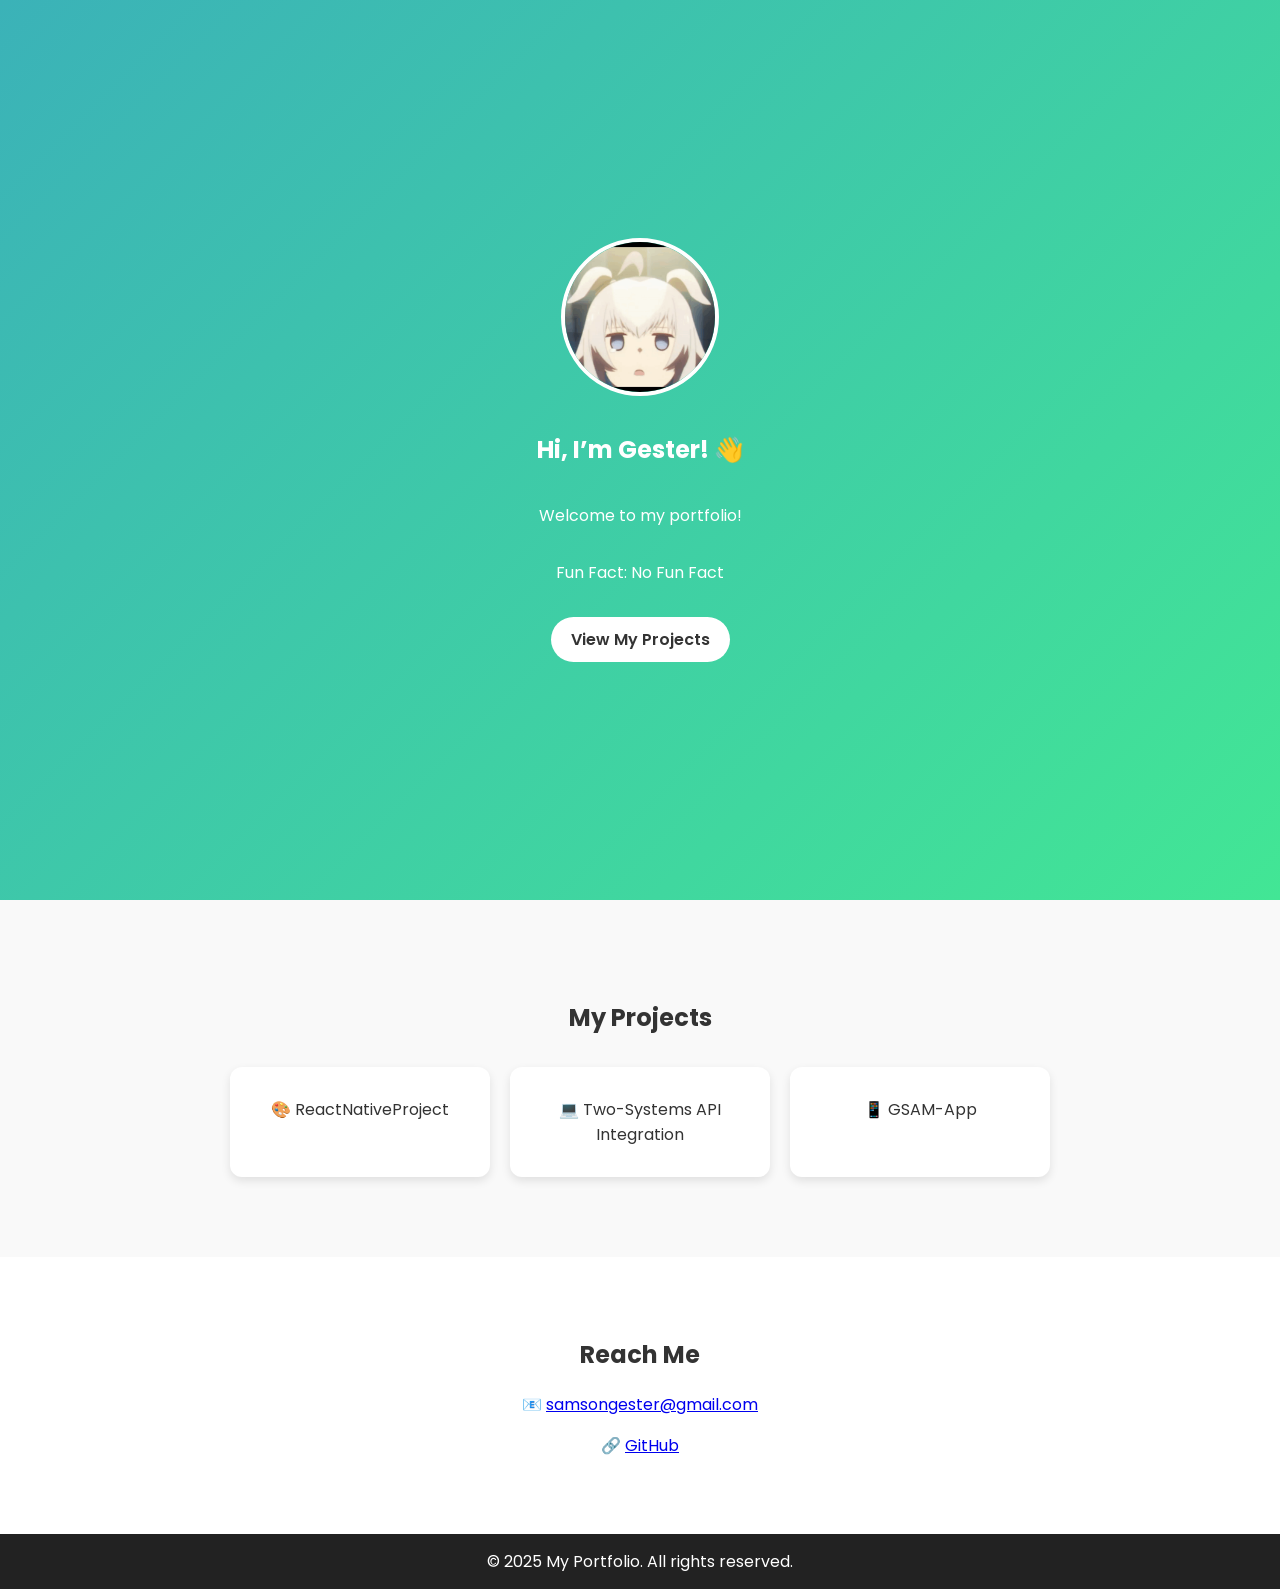
==== index.html @ ed2fd186 "fixed FINAL" ====
<!DOCTYPE html>
<html lang="en">
<head>
  <meta charset="UTF-8">
  <meta name="viewport" content="width=device-width, initial-scale=1.0">
  <title>My Portfolio</title>
  <link rel="stylesheet" href="style.css">
  <link rel="preconnect" href="https://fonts.googleapis.com">
  <link href="https://fonts.googleapis.com/css2?family=Poppins:wght@400;600&display=swap" rel="stylesheet">
</head>
<body>

  <!-- Hero Section -->
  <section class="hero">
    <img src="images/profile.png" alt="Profile Picture" class="profile-pic">
    <h1>Hi, I’m Gester! 👋</h1>
    <p class="tagline">Welcome to my portfolio!</p>
    <p>Fun Fact: No Fun Fact</p>
    <a href="#projects" class="btn">View My Projects</a>
  </section>

<script>
document.querySelector('.btn').addEventListener('click', function(e) {
  e.preventDefault();
  document.querySelector('#projects').scrollIntoView({
    behavior: 'smooth',
    block: 'start'
  });
});
</script>


<section id="projects" class="projects">
  <h2>My Projects</h2>
  <div class="project-grid">

    <a href="https://github.com/soggybobby/ReactNativeProject.git" target="_blank" class="card">
      🎨 ReactNativeProject
    </a>

    <a href="https://github.com/soggybobby/Two-Systems-API-Integration.git" target="_blank" class="card">
      💻 Two-Systems API Integration
    </a>

    <a href="https://github.com/soggybobby/GSAM-App.git" target="_blank" class="card">
      📱 GSAM-App
    </a>

  </div>
</section>


  <!-- Contact Section -->
  <section id="contact" class="contact">
    <h2>Reach Me</h2>
    <p>📧 <a href="mailto:your.email@example.com">samsongester@gmail.com</a></p>
    <p>🔗 <a href="https://github.com/soggybobby">GitHub</a>
  </section>

  <!-- Footer -->
  <footer>
    © 2025 My Portfolio. All rights reserved.
  </footer>

</body>
</html>
---- style.css ----
body {
  margin: 0;
  font-family: 'Poppins', sans-serif;
  color: #333;
  scroll-behavior: smooth; /* fallback smooth scroll */
}

/* Hero Section */
.hero {
  min-height: 100vh;
  display: flex;
  flex-direction: column;
  justify-content: center;
  align-items: center;
  text-align: center;
  color: white;

  /* animated gradient background */
  background: linear-gradient(-45deg, #ff6ec4, #7873f5, #42e695, #3bb2b8);
  background-size: 300% 300%;
  animation: gradientMove 12s ease infinite;
}

@keyframes gradientMove {
  0% { background-position: 0% 50%; }
  50% { background-position: 100% 50%; }
  100% { background-position: 0% 50%; }
}

.profile-pic {
  width: 150px;
  height: 150px;
  border-radius: 50%;
  border: 4px solid white;
  object-fit: cover;
  margin-bottom: 1rem;
}

.btn {
  background: white;
  color: #333;
  padding: 10px 20px;
  text-decoration: none;
  border-radius: 25px;
  margin-top: 1rem;
  font-weight: 600;
  transition: all 0.3s ease;
}

.btn:hover {
  background: #333;
  color: white;
}

/* Projects */
.projects {
  padding: 80px 20px;
  background: #f9f9f9;
  text-align: center;
}

.project-grid {
  display: flex;
  justify-content: center;
  gap: 20px;
  flex-wrap: wrap;
  margin-top: 2rem;
}

.card {
  background: white;
  padding: 30px;
  border-radius: 12px;
  box-shadow: 0 4px 10px rgba(0,0,0,0.1);
  transition: transform 0.3s ease, box-shadow 0.3s ease;
  text-decoration: none;
  color: inherit;
  display: block;
  width: 200px;
}

.card:hover {
  transform: translateY(-8px);
  box-shadow: 0 6px 15px rgba(0,0,0,0.2);
}

/* Contact */
.contact {
  padding: 60px 20px;
  text-align: center;
}

/* Footer */
footer {
  background: #222;
  color: white;
  text-align: center;
  padding: 15px;
}
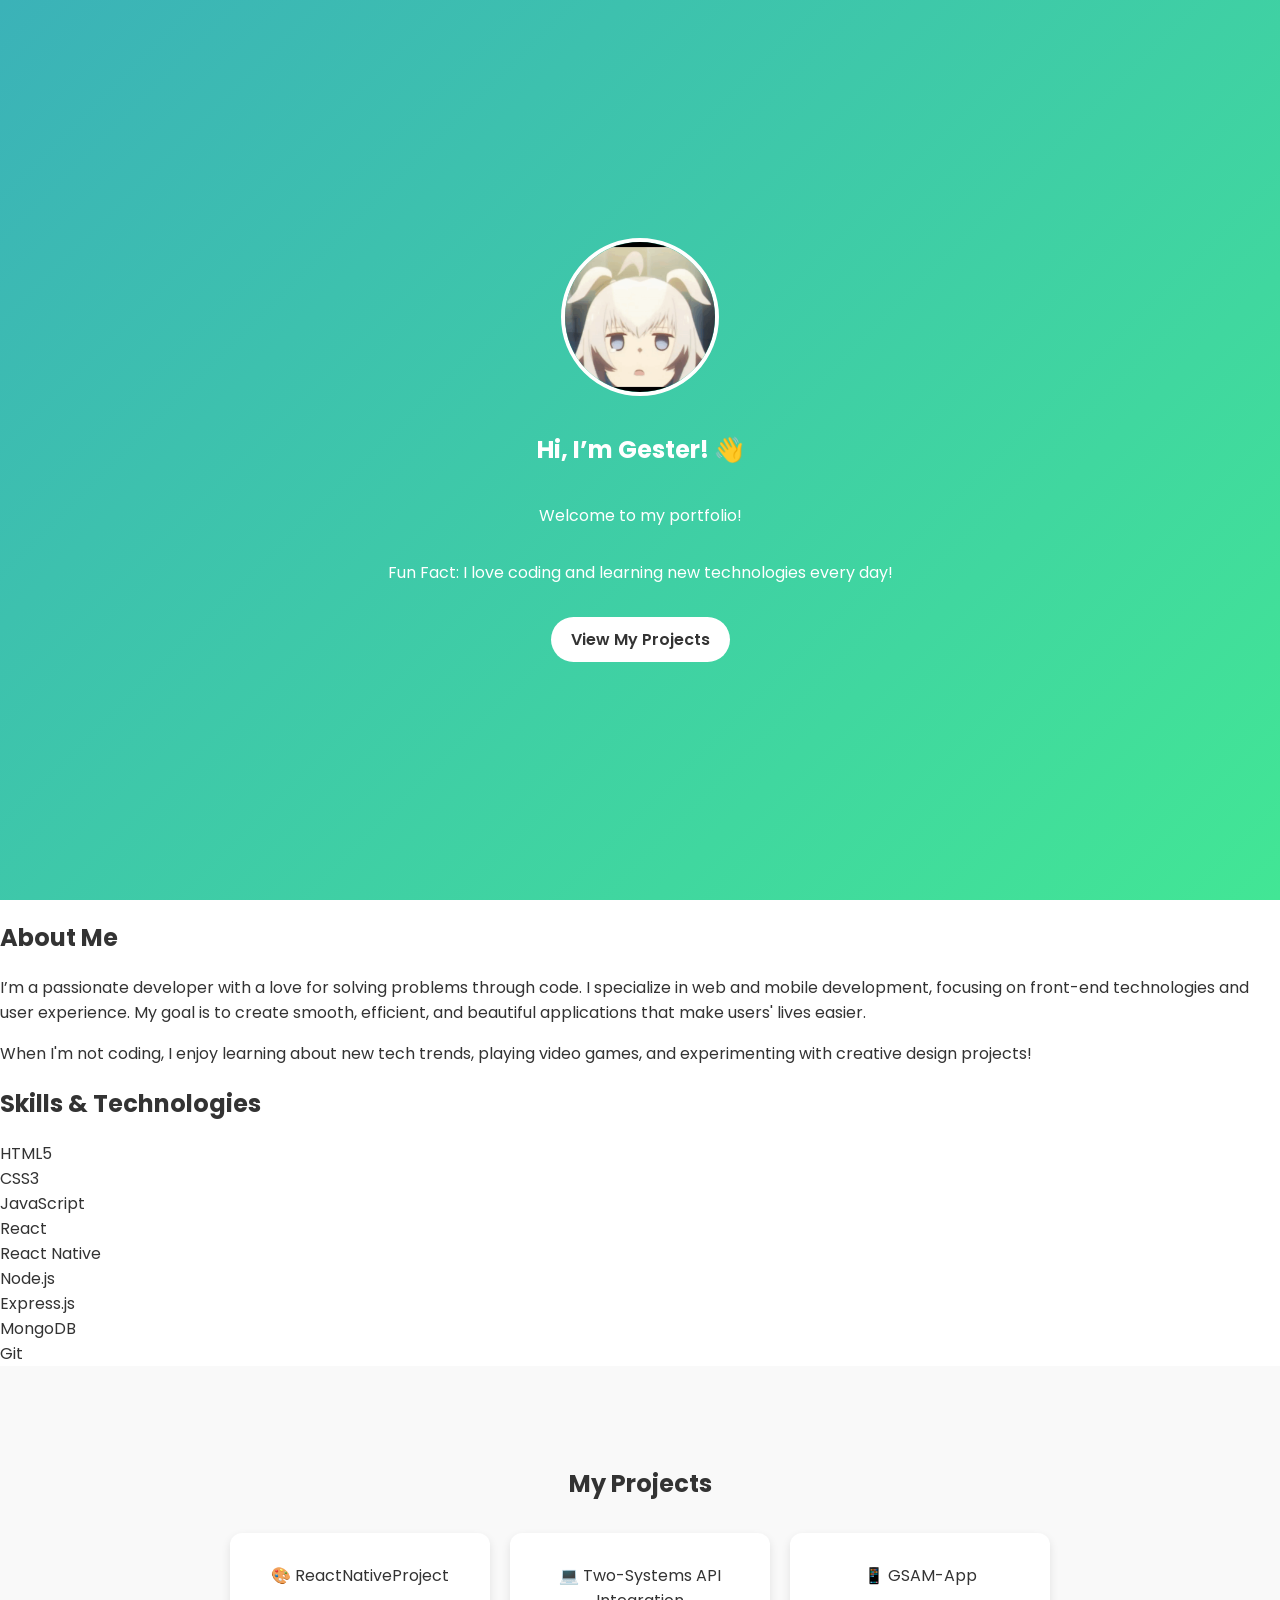
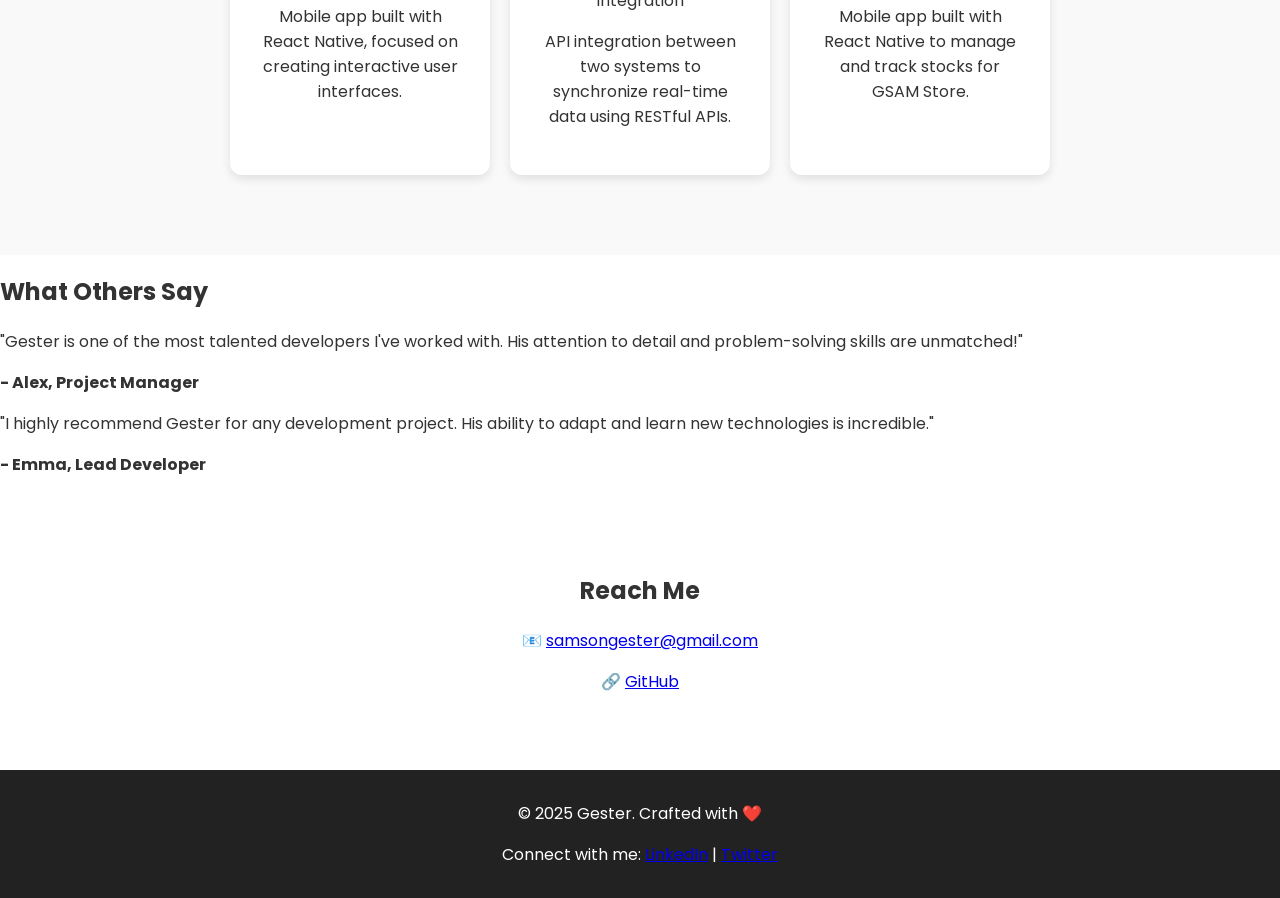
==== commit 1db4ca96: "Update index.html" ====
--- a/index.html
+++ b/index.html
@@ -12,54 +12,91 @@
 
   <!-- Hero Section -->
   <section class="hero">
-    <img src="images/profile.png" alt="Profile Picture" class="profile-pic">
+    <img src="images/profile.png" alt="Profile Picture of Gester" class="profile-pic">
     <h1>Hi, I’m Gester! 👋</h1>
     <p class="tagline">Welcome to my portfolio!</p>
-    <p>Fun Fact: No Fun Fact</p>
+    <p>Fun Fact: I love coding and learning new technologies every day!</p>
     <a href="#projects" class="btn">View My Projects</a>
   </section>
 
-<script>
-document.querySelector('.btn').addEventListener('click', function(e) {
-  e.preventDefault();
-  document.querySelector('#projects').scrollIntoView({
-    behavior: 'smooth',
-    block: 'start'
-  });
-});
-</script>
+  <script>
+    document.querySelector('.btn').addEventListener('click', function(e) {
+      e.preventDefault();
+      document.querySelector('#projects').scrollIntoView({
+        behavior: 'smooth',
+        block: 'start'
+      });
+    });
+  </script>
 
+  <!-- About Me Section -->
+  <section id="about" class="about">
+    <h2>About Me</h2>
+    <p>I’m a passionate developer with a love for solving problems through code. I specialize in web and mobile development, focusing on front-end technologies and user experience. My goal is to create smooth, efficient, and beautiful applications that make users' lives easier.</p>
+    <p>When I'm not coding, I enjoy learning about new tech trends, playing video games, and experimenting with creative design projects!</p>
+  </section>
 
-<section id="projects" class="projects">
-  <h2>My Projects</h2>
-  <div class="project-grid">
+  <!-- Skills Section -->
+  <section id="skills" class="skills">
+    <h2>Skills & Technologies</h2>
+    <div class="skills-list">
+      <div class="skill">HTML5</div>
+      <div class="skill">CSS3</div>
+      <div class="skill">JavaScript</div>
+      <div class="skill">React</div>
+      <div class="skill">React Native</div>
+      <div class="skill">Node.js</div>
+      <div class="skill">Express.js</div>
+      <div class="skill">MongoDB</div>
+      <div class="skill">Git</div>
+    </div>
+  </section>
 
-    <a href="https://github.com/soggybobby/ReactNativeProject.git" target="_blank" class="card">
-      🎨 ReactNativeProject
-    </a>
+  <!-- Projects Section -->
+  <section id="projects" class="projects">
+    <h2>My Projects</h2>
+    <div class="project-grid">
+      <a href="https://github.com/soggybobby/ReactNativeProject.git" target="_blank" class="card">
+        🎨 ReactNativeProject
+        <p>Mobile app built with React Native, focused on creating interactive user interfaces.</p>
+      </a>
 
-    <a href="https://github.com/soggybobby/Two-Systems-API-Integration.git" target="_blank" class="card">
-      💻 Two-Systems API Integration
-    </a>
+      <a href="https://github.com/soggybobby/Two-Systems-API-Integration.git" target="_blank" class="card">
+        💻 Two-Systems API Integration
+        <p>API integration between two systems to synchronize real-time data using RESTful APIs.</p>
+      </a>
 
-    <a href="https://github.com/soggybobby/GSAM-App.git" target="_blank" class="card">
-      📱 GSAM-App
-    </a>
+      <a href="https://github.com/soggybobby/GSAM-App.git" target="_blank" class="card">
+        📱 GSAM-App
+        <p>Mobile app built with React Native to manage and track stocks for GSAM Store.</p>
+      </a>
+    </div>
+  </section>
 
-  </div>
-</section>
-
+  <!-- Testimonials Section -->
+  <section id="testimonials" class="testimonials">
+    <h2>What Others Say</h2>
+    <div class="testimonial-card">
+      <p>"Gester is one of the most talented developers I've worked with. His attention to detail and problem-solving skills are unmatched!"</p>
+      <p><strong>- Alex, Project Manager</strong></p>
+    </div>
+    <div class="testimonial-card">
+      <p>"I highly recommend Gester for any development project. His ability to adapt and learn new technologies is incredible."</p>
+      <p><strong>- Emma, Lead Developer</strong></p>
+    </div>
+  </section>
 
   <!-- Contact Section -->
   <section id="contact" class="contact">
     <h2>Reach Me</h2>
-    <p>📧 <a href="mailto:your.email@example.com">samsongester@gmail.com</a></p>
-    <p>🔗 <a href="https://github.com/soggybobby">GitHub</a>
+    <p>📧 <a href="mailto:samsongester@gmail.com">samsongester@gmail.com</a></p>
+    <p>🔗 <a href="https://github.com/soggybobby">GitHub</a></p>
   </section>
 
   <!-- Footer -->
   <footer>
-    © 2025 My Portfolio. All rights reserved.
+    <p>© 2025 Gester. Crafted with ❤️</p>
+    <p>Connect with me: <a href="https://www.linkedin.com/in/gester" target="_blank">LinkedIn</a> | <a href="https://twitter.com/gester" target="_blank">Twitter</a></p>
   </footer>
 
 </body>
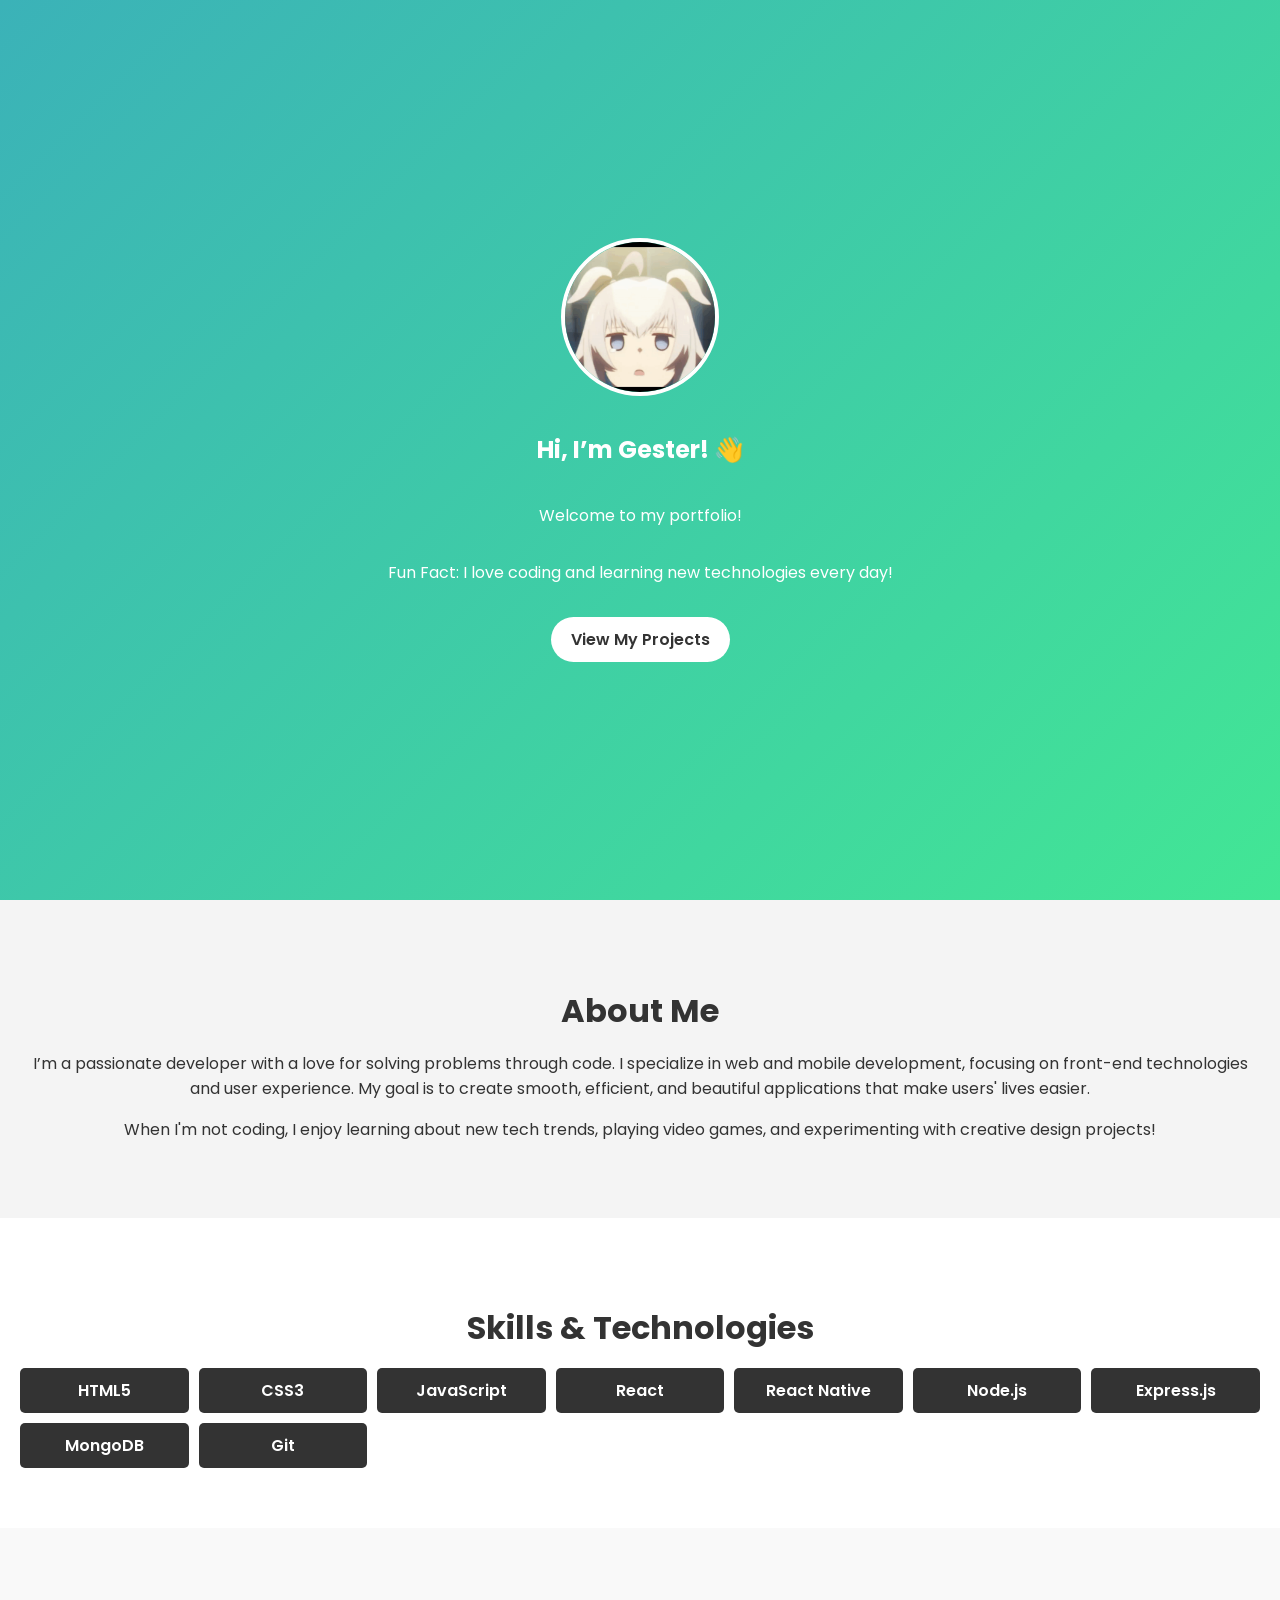
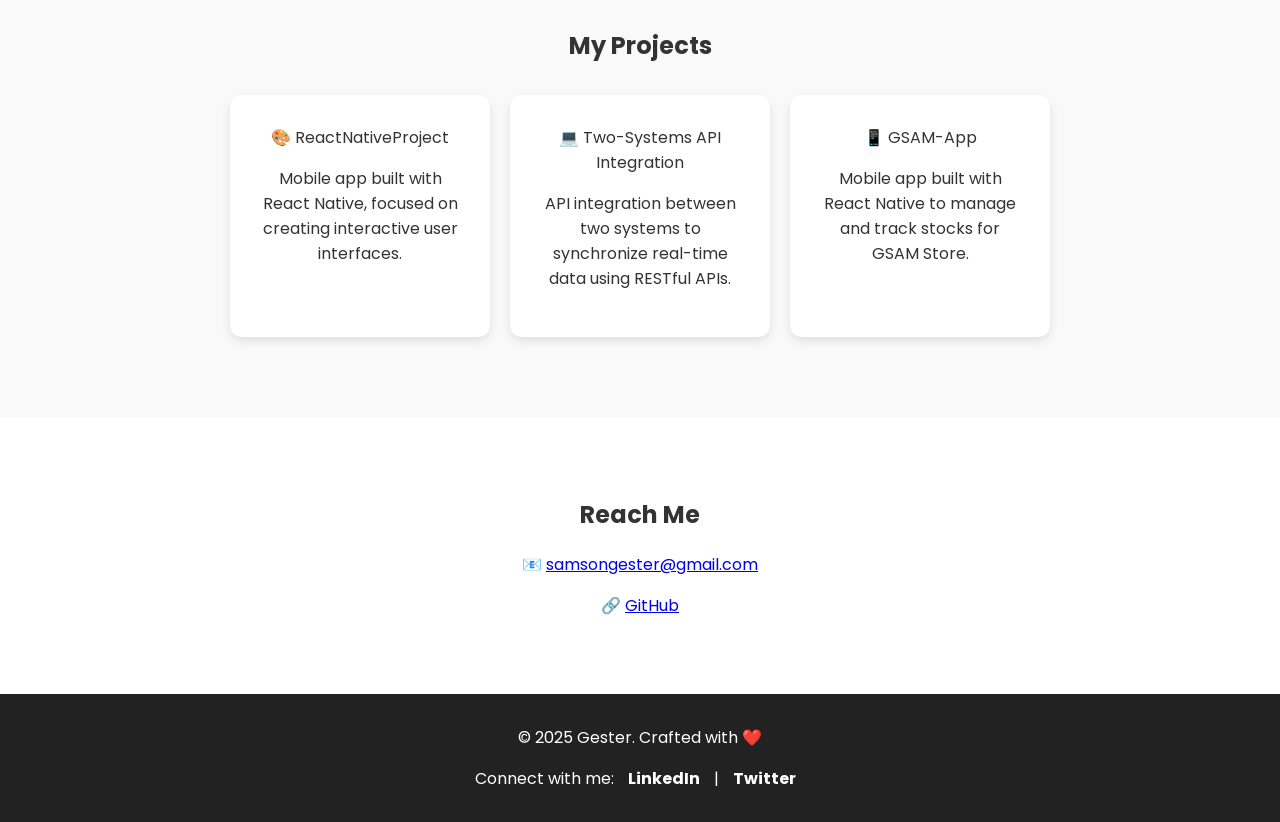
==== commit 996ca630: "Update index.html" ====
--- a/index.html
+++ b/index.html
@@ -73,19 +73,6 @@
     </div>
   </section>
 
-  <!-- Testimonials Section -->
-  <section id="testimonials" class="testimonials">
-    <h2>What Others Say</h2>
-    <div class="testimonial-card">
-      <p>"Gester is one of the most talented developers I've worked with. His attention to detail and problem-solving skills are unmatched!"</p>
-      <p><strong>- Alex, Project Manager</strong></p>
-    </div>
-    <div class="testimonial-card">
-      <p>"I highly recommend Gester for any development project. His ability to adapt and learn new technologies is incredible."</p>
-      <p><strong>- Emma, Lead Developer</strong></p>
-    </div>
-  </section>
-
   <!-- Contact Section -->
   <section id="contact" class="contact">
     <h2>Reach Me</h2>
--- a/style.css
+++ b/style.css
@@ -52,7 +52,46 @@
   color: white;
 }
 
-/* Projects */
+/* About Me Section */
+.about {
+  padding: 60px 20px;
+  text-align: center;
+  background: #f4f4f4;
+}
+
+.about h2 {
+  font-size: 2rem;
+  margin-bottom: 1rem;
+}
+
+/* Skills Section */
+.skills {
+  padding: 60px 20px;
+  background: #ffffff;
+  text-align: center;
+}
+
+.skills h2 {
+  font-size: 2rem;
+  margin-bottom: 1rem;
+}
+
+.skills-list {
+  display: grid;
+  grid-template-columns: repeat(auto-fill, minmax(150px, 1fr));
+  gap: 10px;
+}
+
+.skill {
+  background: #333;
+  color: white;
+  padding: 10px;
+  border-radius: 5px;
+  font-weight: 600;
+  text-align: center;
+}
+
+/* Projects Section */
 .projects {
   padding: 80px 20px;
   background: #f9f9f9;
@@ -84,7 +123,36 @@
   box-shadow: 0 6px 15px rgba(0,0,0,0.2);
 }
 
-/* Contact */
+/* Testimonials Section */
+.testimonials {
+  padding: 60px 20px;
+  background: #f9f9f9;
+  text-align: center;
+}
+
+.testimonial-card {
+  background: #fff;
+  padding: 20px;
+  border-radius: 8px;
+  box-shadow: 0 4px 10px rgba(0, 0, 0, 0.1);
+  margin: 10px;
+  display: inline-block;
+  width: 100%;
+  max-width: 400px;
+}
+
+.testimonial-card p {
+  font-style: italic;
+  color: #555;
+}
+
+.testimonial-card strong {
+  display: block;
+  margin-top: 10px;
+  font-weight: bold;
+}
+
+/* Contact Section */
 .contact {
   padding: 60px 20px;
   text-align: center;
@@ -97,3 +165,14 @@
   text-align: center;
   padding: 15px;
 }
+
+footer a {
+  color: #fff;
+  text-decoration: none;
+  font-weight: bold;
+  margin: 0 10px;
+}
+
+footer a:hover {
+  text-decoration: underline;
+}
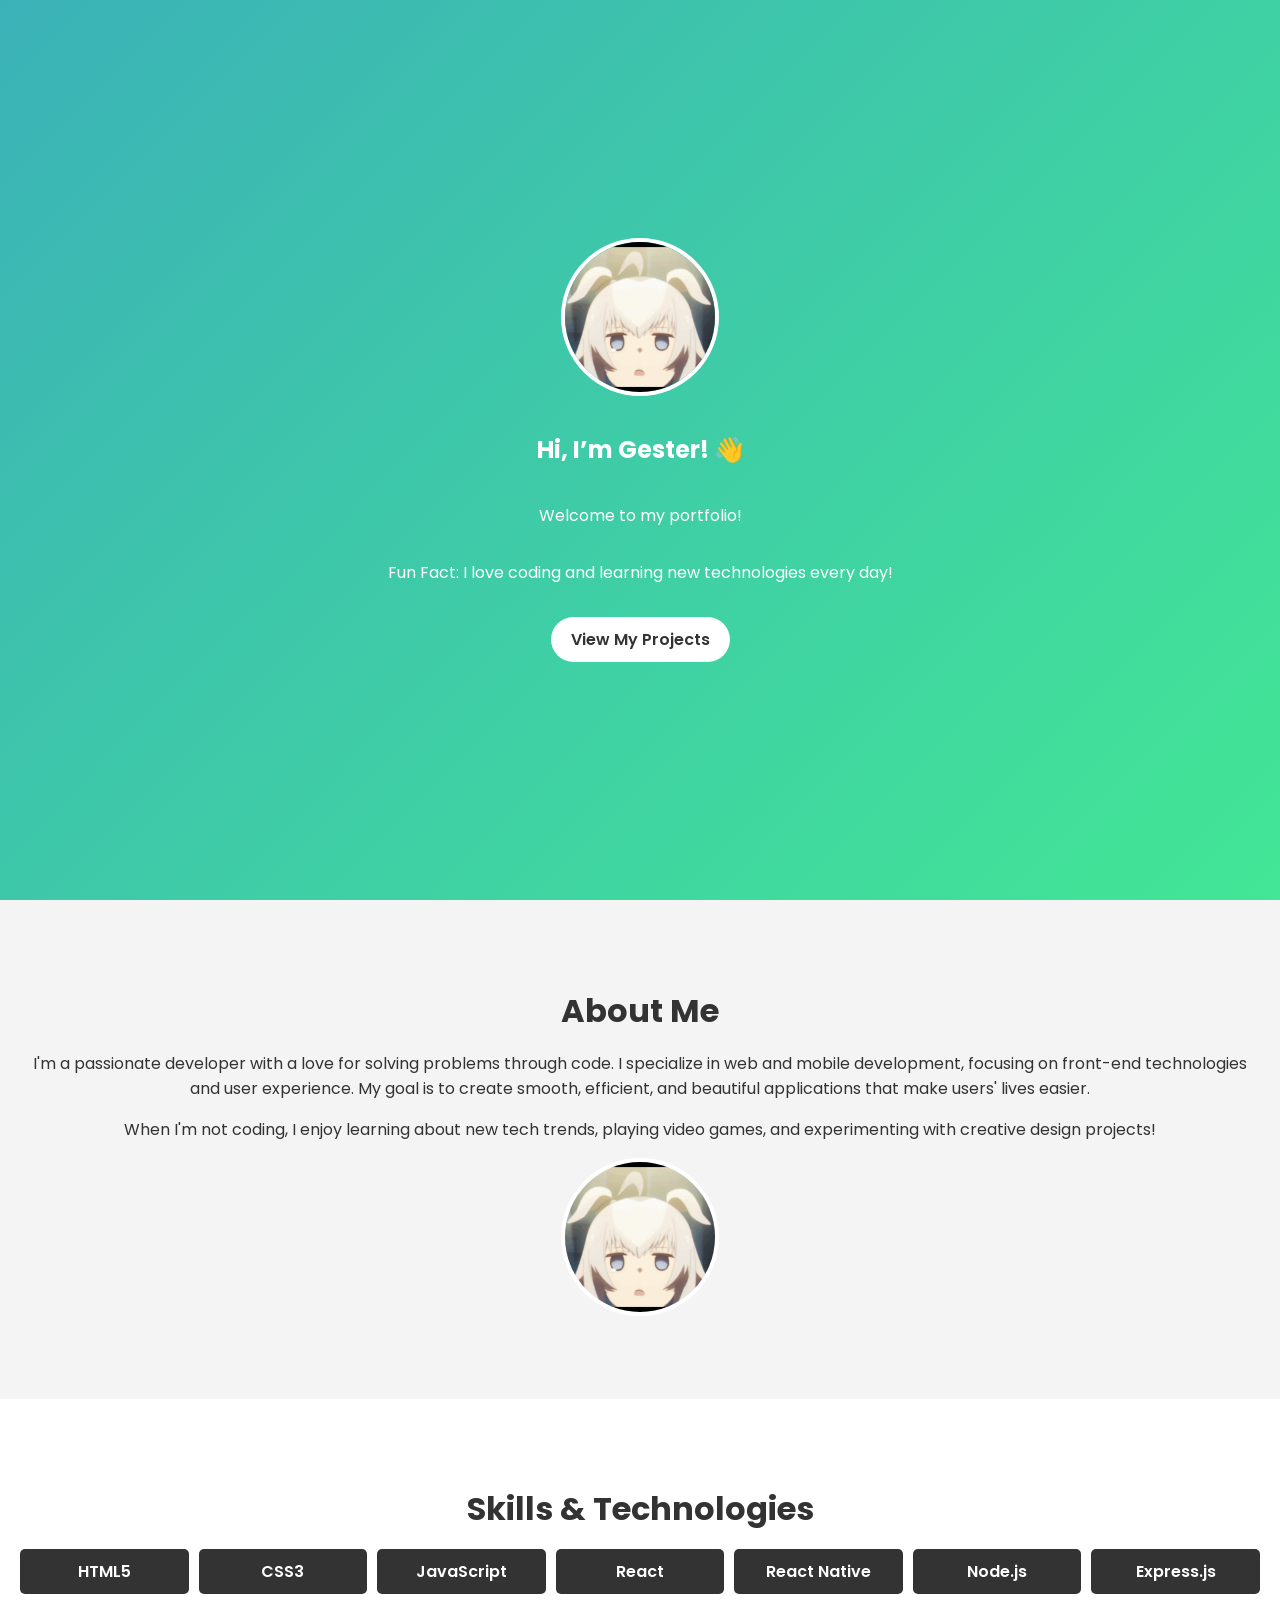
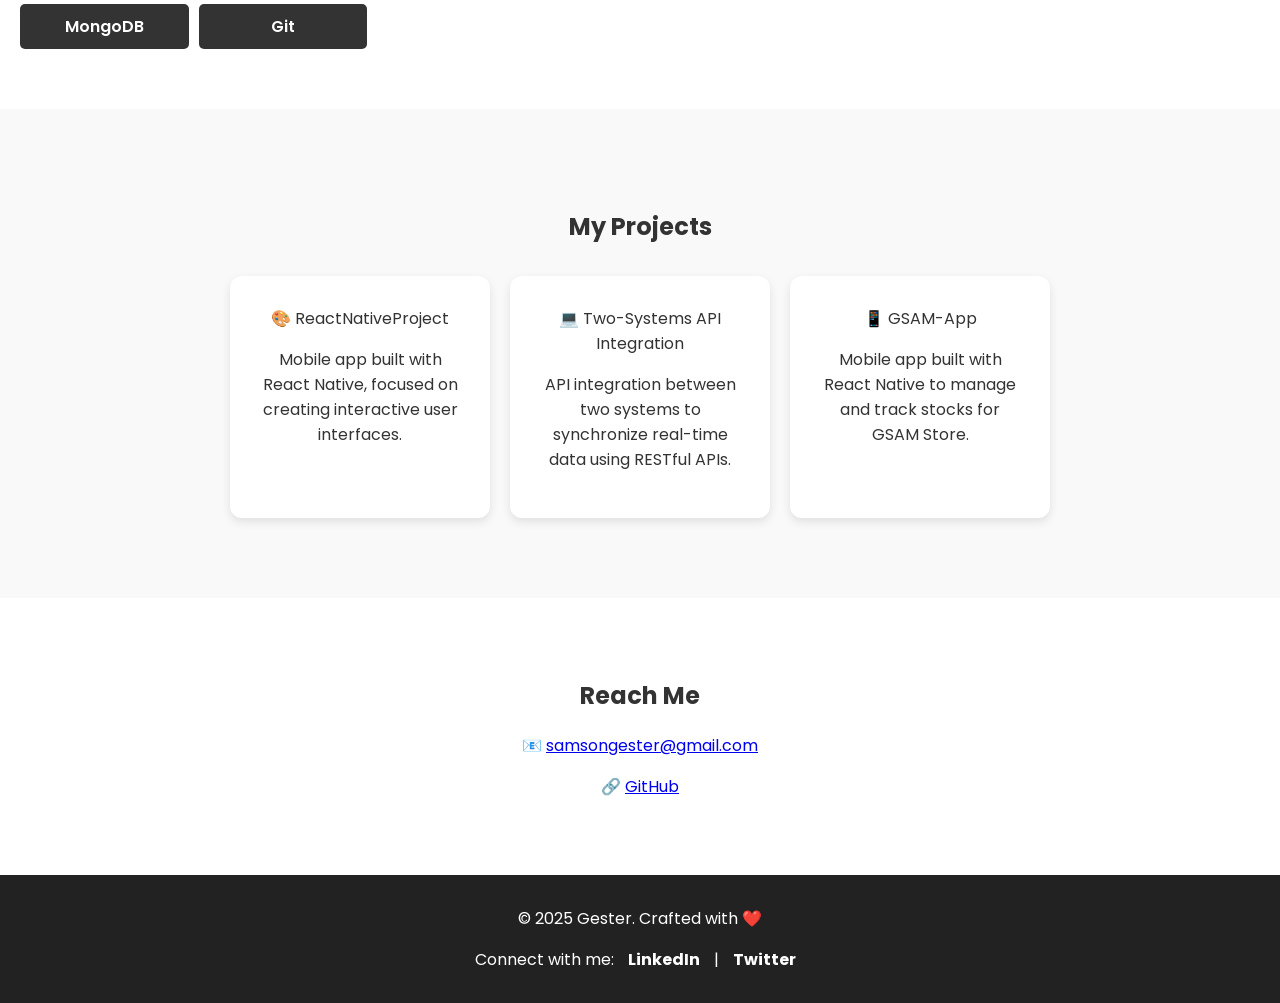
==== commit 7536acf2: "Update index.html" ====
--- a/index.html
+++ b/index.html
@@ -29,12 +29,20 @@
     });
   </script>
 
-  <!-- About Me Section -->
-  <section id="about" class="about">
-    <h2>About Me</h2>
-    <p>I’m a passionate developer with a love for solving problems through code. I specialize in web and mobile development, focusing on front-end technologies and user experience. My goal is to create smooth, efficient, and beautiful applications that make users' lives easier.</p>
-    <p>When I'm not coding, I enjoy learning about new tech trends, playing video games, and experimenting with creative design projects!</p>
-  </section>
+<!-- About Me Section -->
+<section id="about" class="about">
+  <div class="about-container">
+    <div class="about-text">
+      <h2>About Me</h2>
+      <p>I'm a passionate developer with a love for solving problems through code. I specialize in web and mobile development, focusing on front-end technologies and user experience. My goal is to create smooth, efficient, and beautiful applications that make users' lives easier.</p>
+      <p>When I'm not coding, I enjoy learning about new tech trends, playing video games, and experimenting with creative design projects!</p>
+    </div>
+    <div class="about-image">
+      <img src="images/profile.png" alt="Profile Picture" class="profile-pic">
+    </div>
+  </div>
+</section>
+
 
   <!-- Skills Section -->
   <section id="skills" class="skills">
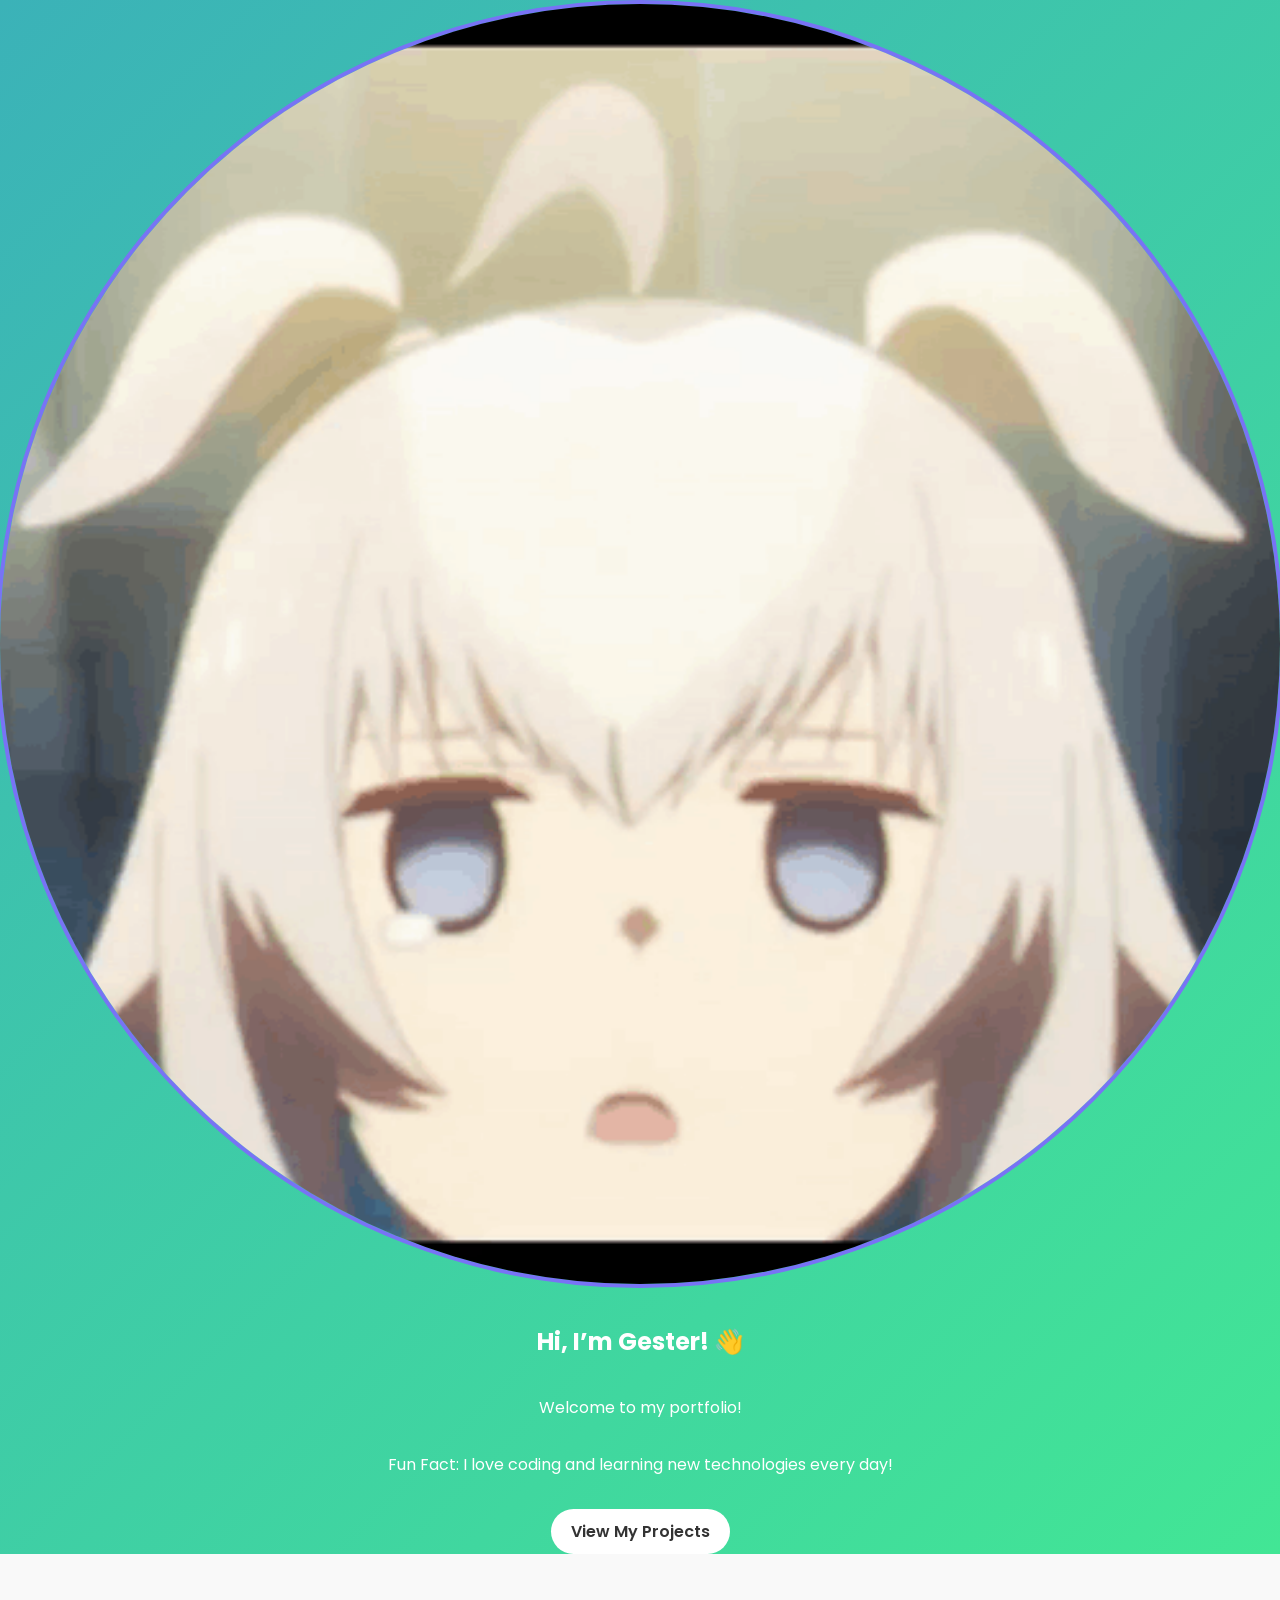
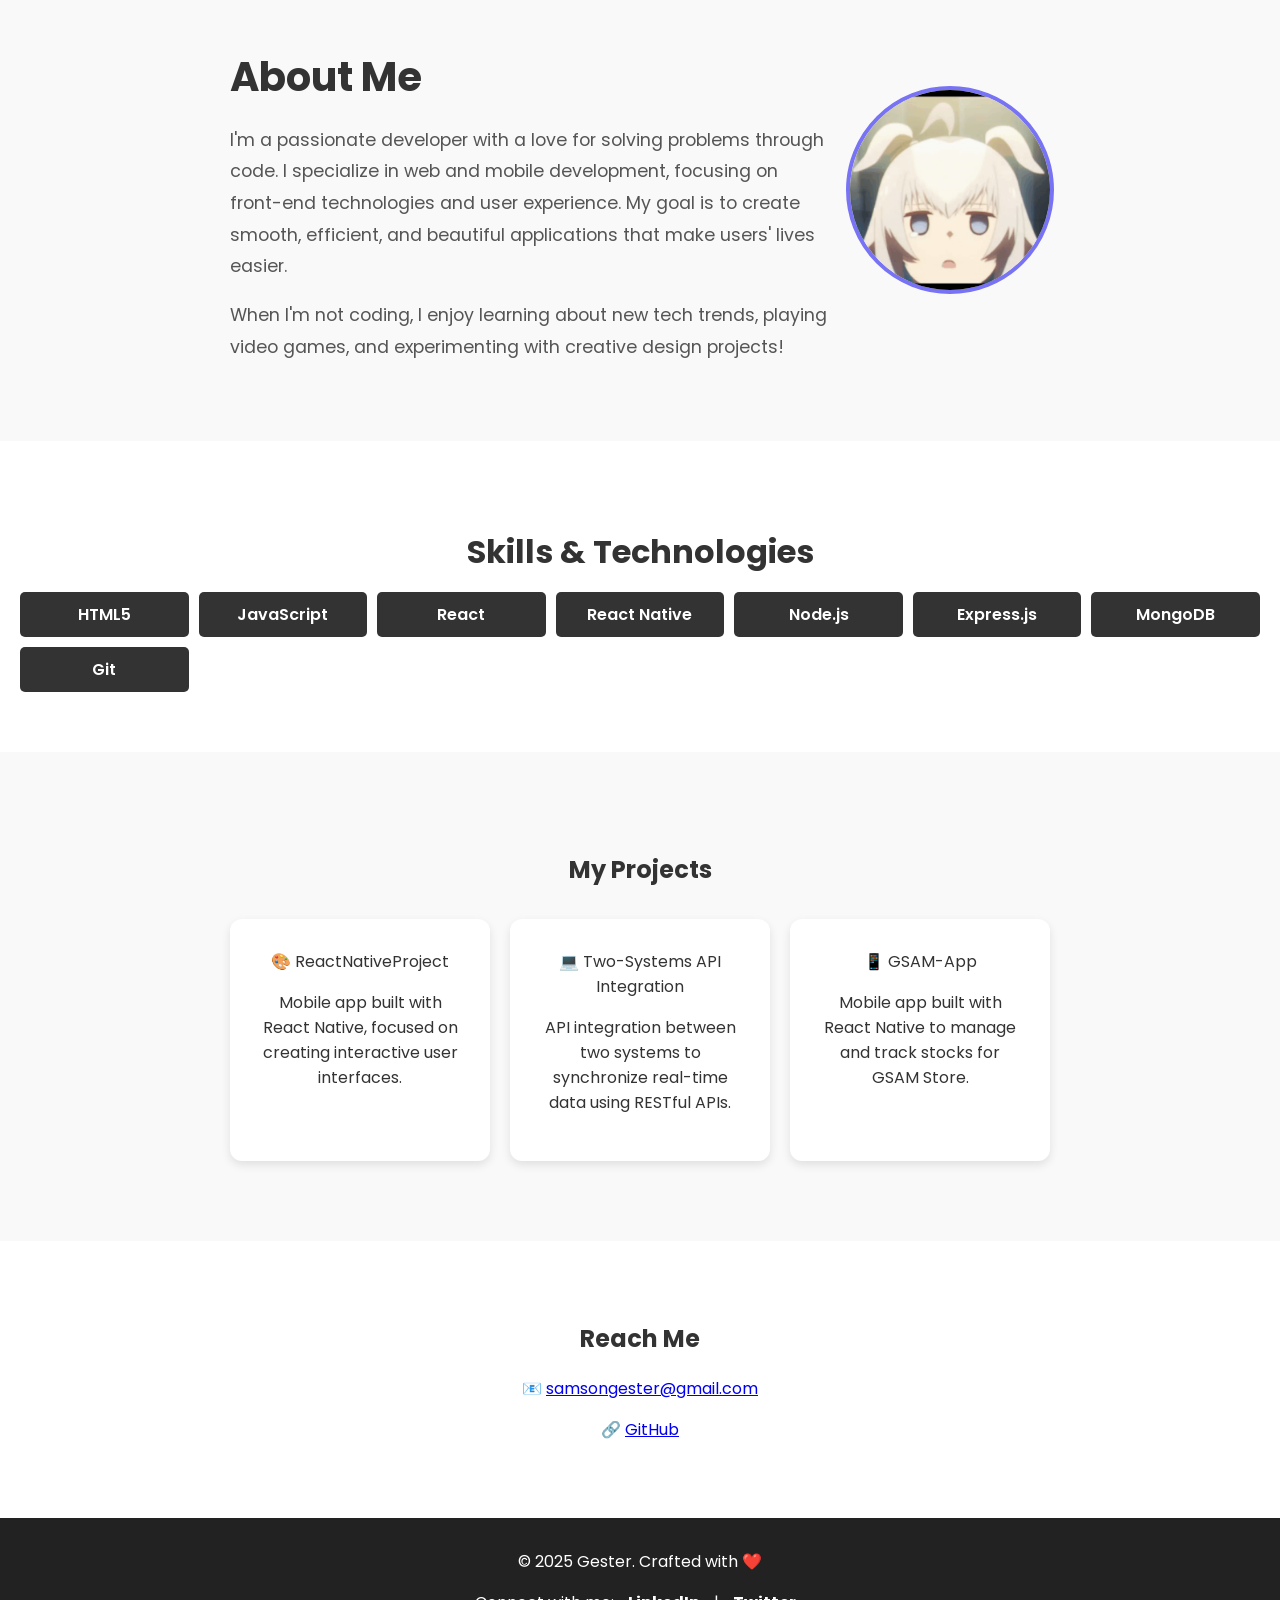
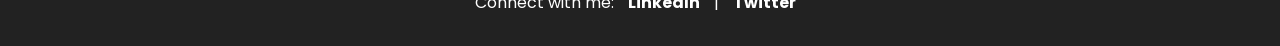
==== commit 196adedc: "Update index.html" ====
--- a/index.html
+++ b/index.html
@@ -49,7 +49,6 @@
     <h2>Skills & Technologies</h2>
     <div class="skills-list">
       <div class="skill">HTML5</div>
-      <div class="skill">CSS3</div>
       <div class="skill">JavaScript</div>
       <div class="skill">React</div>
       <div class="skill">React Native</div>
--- a/style.css
+++ b/style.css
@@ -55,14 +55,52 @@
 /* About Me Section */
 .about {
   padding: 60px 20px;
+  background: #f9f9f9;
   text-align: center;
-  background: #f4f4f4;
 }
 
-.about h2 {
-  font-size: 2rem;
+.about-container {
+  display: flex;
+  justify-content: center;
+  align-items: center;
+  flex-wrap: wrap;
+  gap: 20px;
+}
+
+.about-text {
+  max-width: 600px;
+  text-align: left;
+}
+
+.about-text h2 {
+  font-size: 2.5rem;
   margin-bottom: 1rem;
+  color: #333;
 }
+
+.about-text p {
+  font-size: 1.1rem;
+  line-height: 1.8;
+  color: #555;
+}
+
+.about-image {
+  flex-shrink: 0;
+  width: 200px;
+  height: 200px;
+  display: flex;
+  justify-content: center;
+  align-items: center;
+}
+
+.profile-pic {
+  width: 100%;
+  height: 100%;
+  border-radius: 50%;
+  object-fit: cover;
+  border: 4px solid #7873f5;
+}
+
 
 /* Skills Section */
 .skills {
@@ -123,35 +161,6 @@
   box-shadow: 0 6px 15px rgba(0,0,0,0.2);
 }
 
-/* Testimonials Section */
-.testimonials {
-  padding: 60px 20px;
-  background: #f9f9f9;
-  text-align: center;
-}
-
-.testimonial-card {
-  background: #fff;
-  padding: 20px;
-  border-radius: 8px;
-  box-shadow: 0 4px 10px rgba(0, 0, 0, 0.1);
-  margin: 10px;
-  display: inline-block;
-  width: 100%;
-  max-width: 400px;
-}
-
-.testimonial-card p {
-  font-style: italic;
-  color: #555;
-}
-
-.testimonial-card strong {
-  display: block;
-  margin-top: 10px;
-  font-weight: bold;
-}
-
 /* Contact Section */
 .contact {
   padding: 60px 20px;
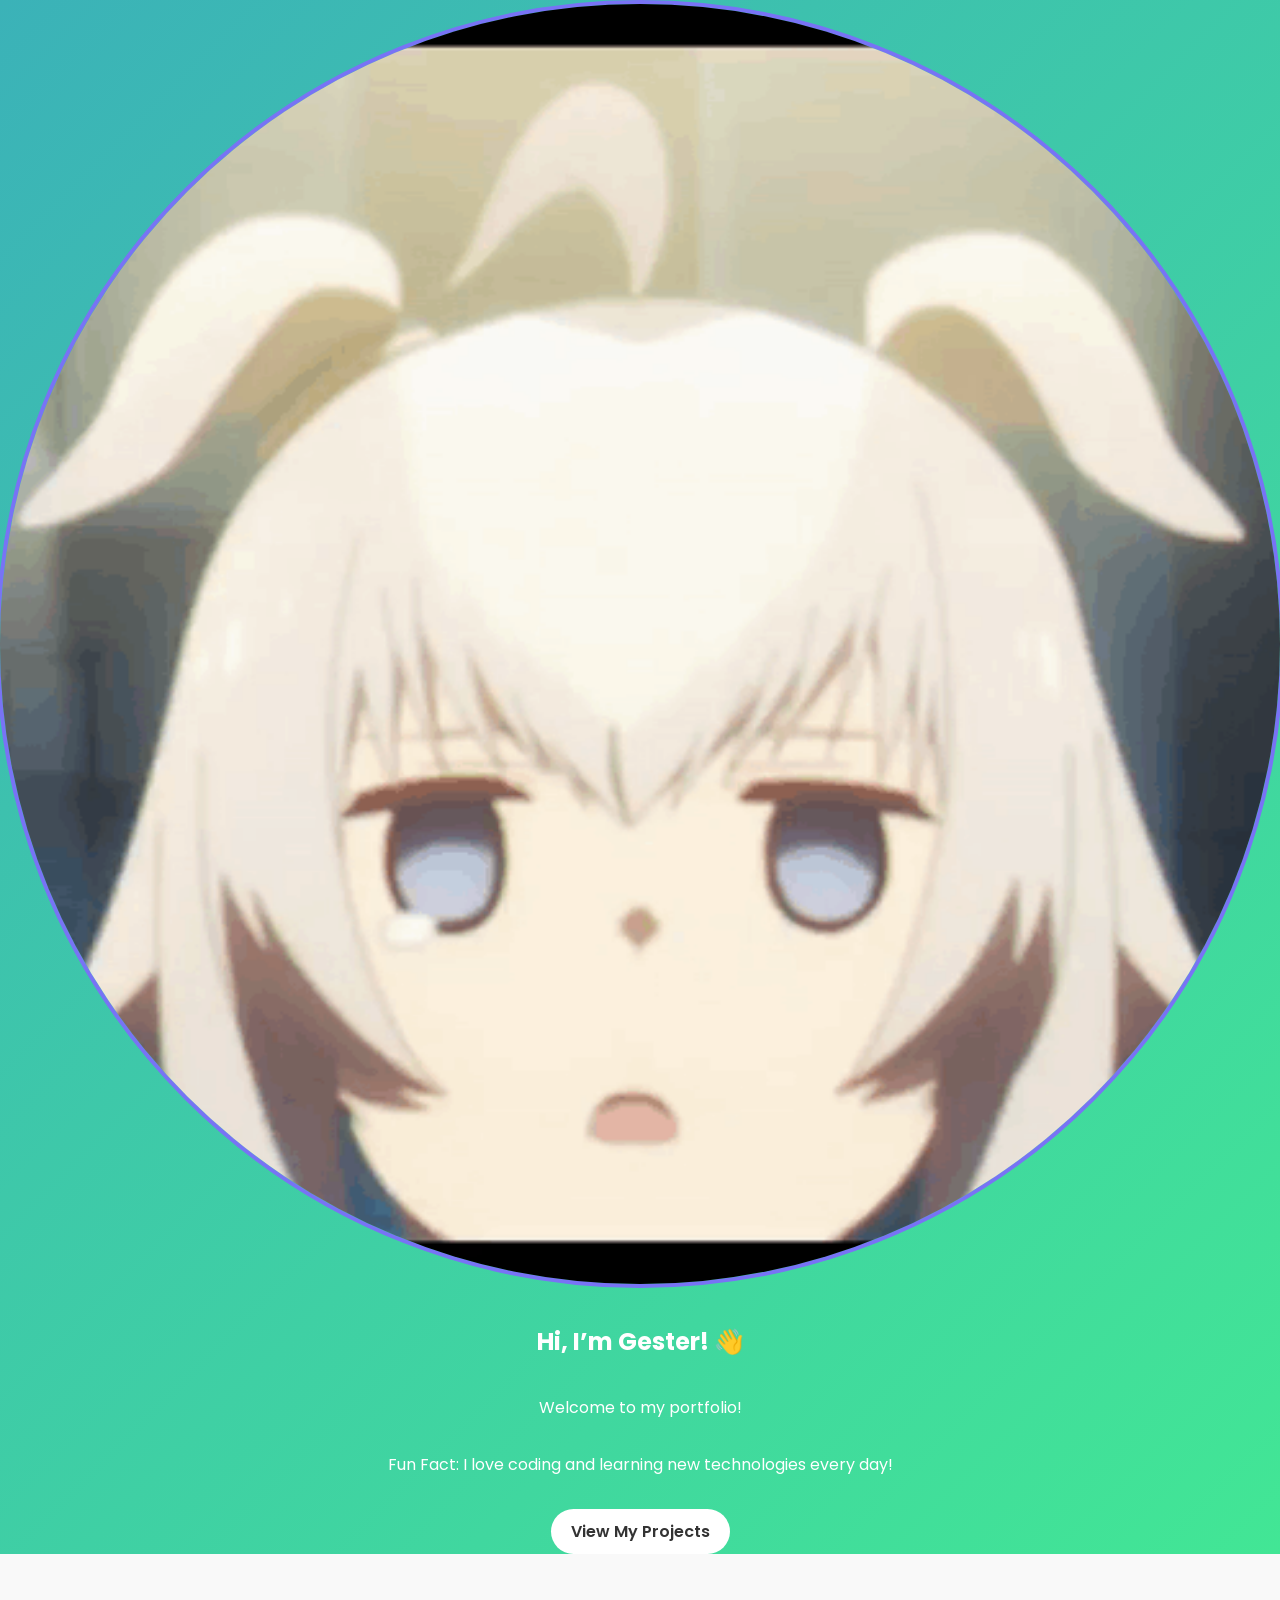
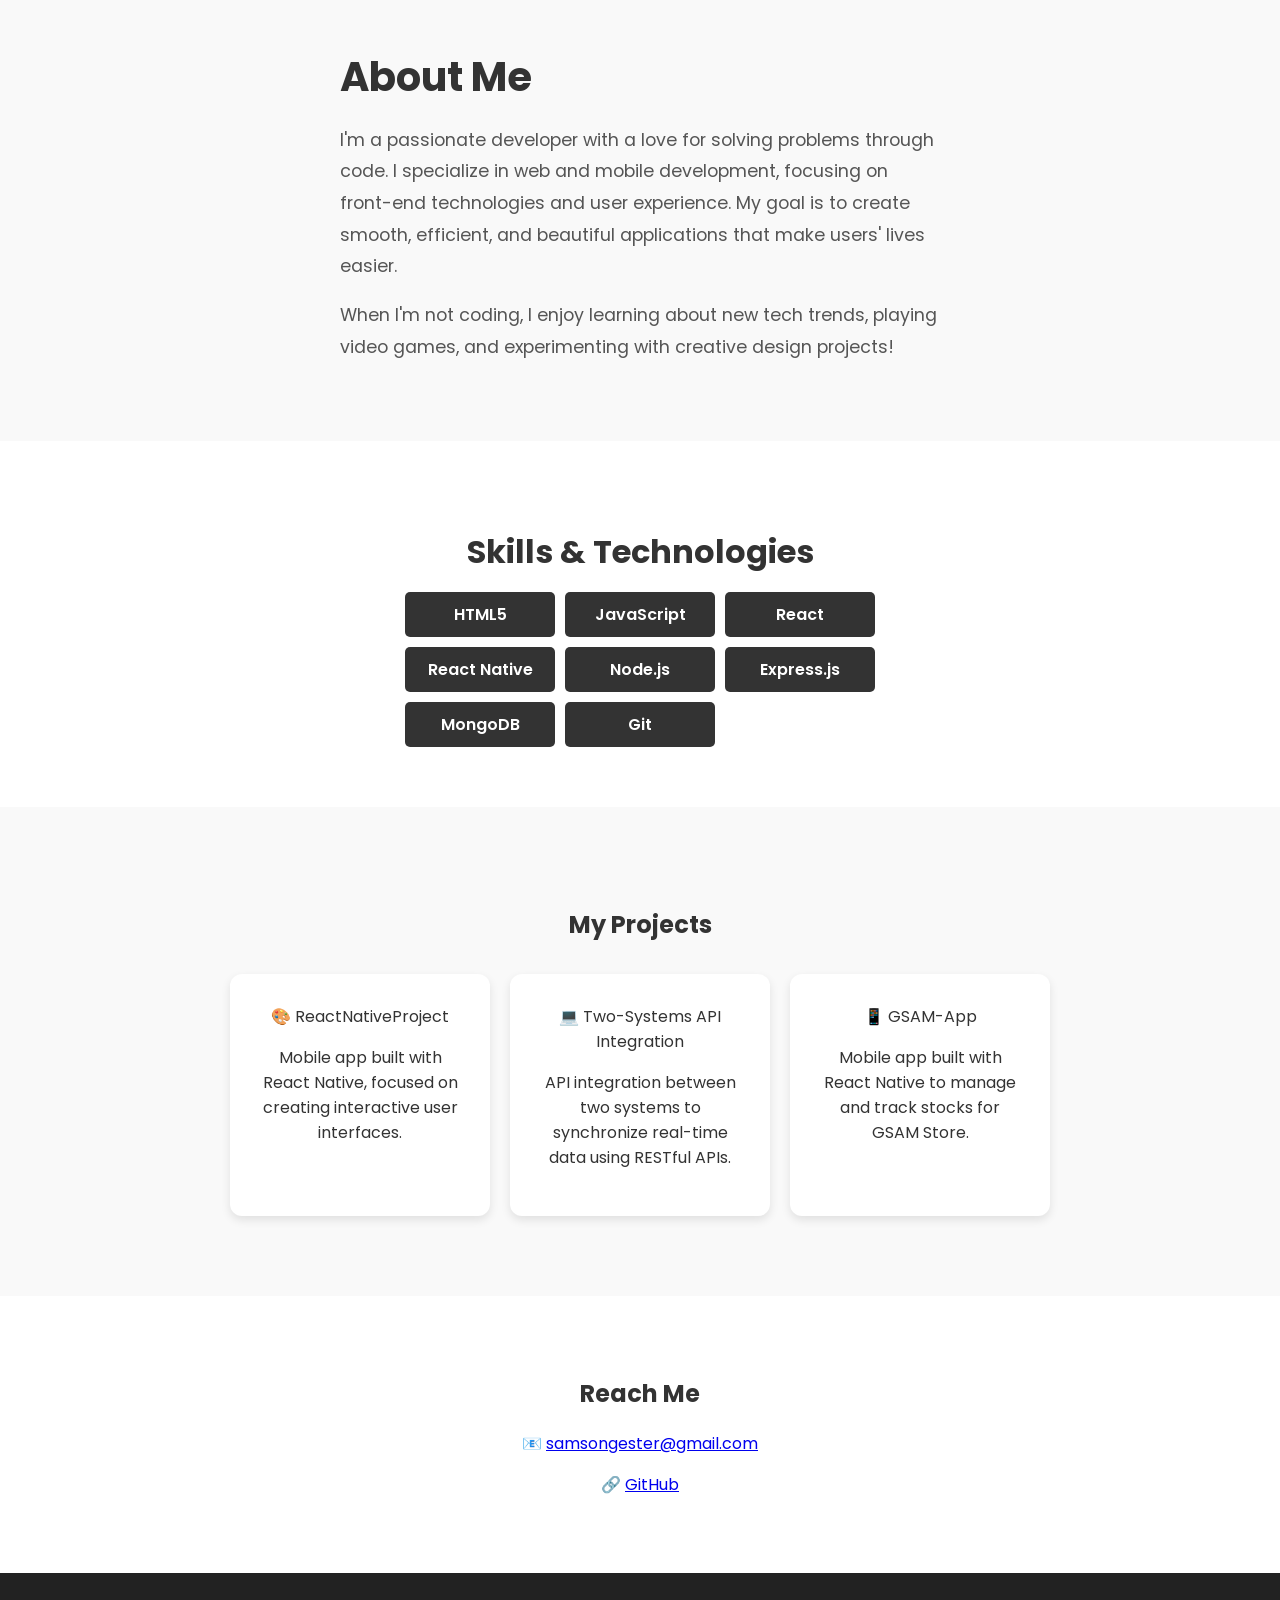
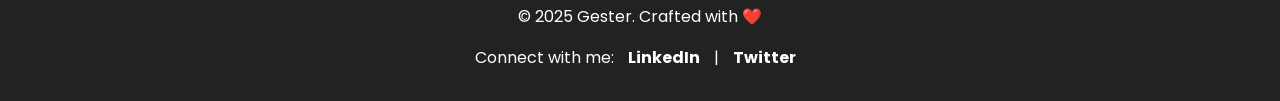
==== commit 1244f7a3: "Update index.html" ====
--- a/index.html
+++ b/index.html
@@ -36,9 +36,6 @@
       <h2>About Me</h2>
       <p>I'm a passionate developer with a love for solving problems through code. I specialize in web and mobile development, focusing on front-end technologies and user experience. My goal is to create smooth, efficient, and beautiful applications that make users' lives easier.</p>
       <p>When I'm not coding, I enjoy learning about new tech trends, playing video games, and experimenting with creative design projects!</p>
-    </div>
-    <div class="about-image">
-      <img src="images/profile.png" alt="Profile Picture" class="profile-pic">
     </div>
   </div>
 </section>
--- a/style.css
+++ b/style.css
@@ -101,7 +101,6 @@
   border: 4px solid #7873f5;
 }
 
-
 /* Skills Section */
 .skills {
   padding: 60px 20px;
@@ -115,9 +114,12 @@
 }
 
 .skills-list {
-  display: grid;
+  display: inline-grid; /* changed from grid to inline-grid */
   grid-template-columns: repeat(auto-fill, minmax(150px, 1fr));
   gap: 10px;
+  justify-content: center; /* centers grid items */
+  max-width: 600px; /* optional max width */
+  margin: 0 auto; /* center the grid container */
 }
 
 .skill {
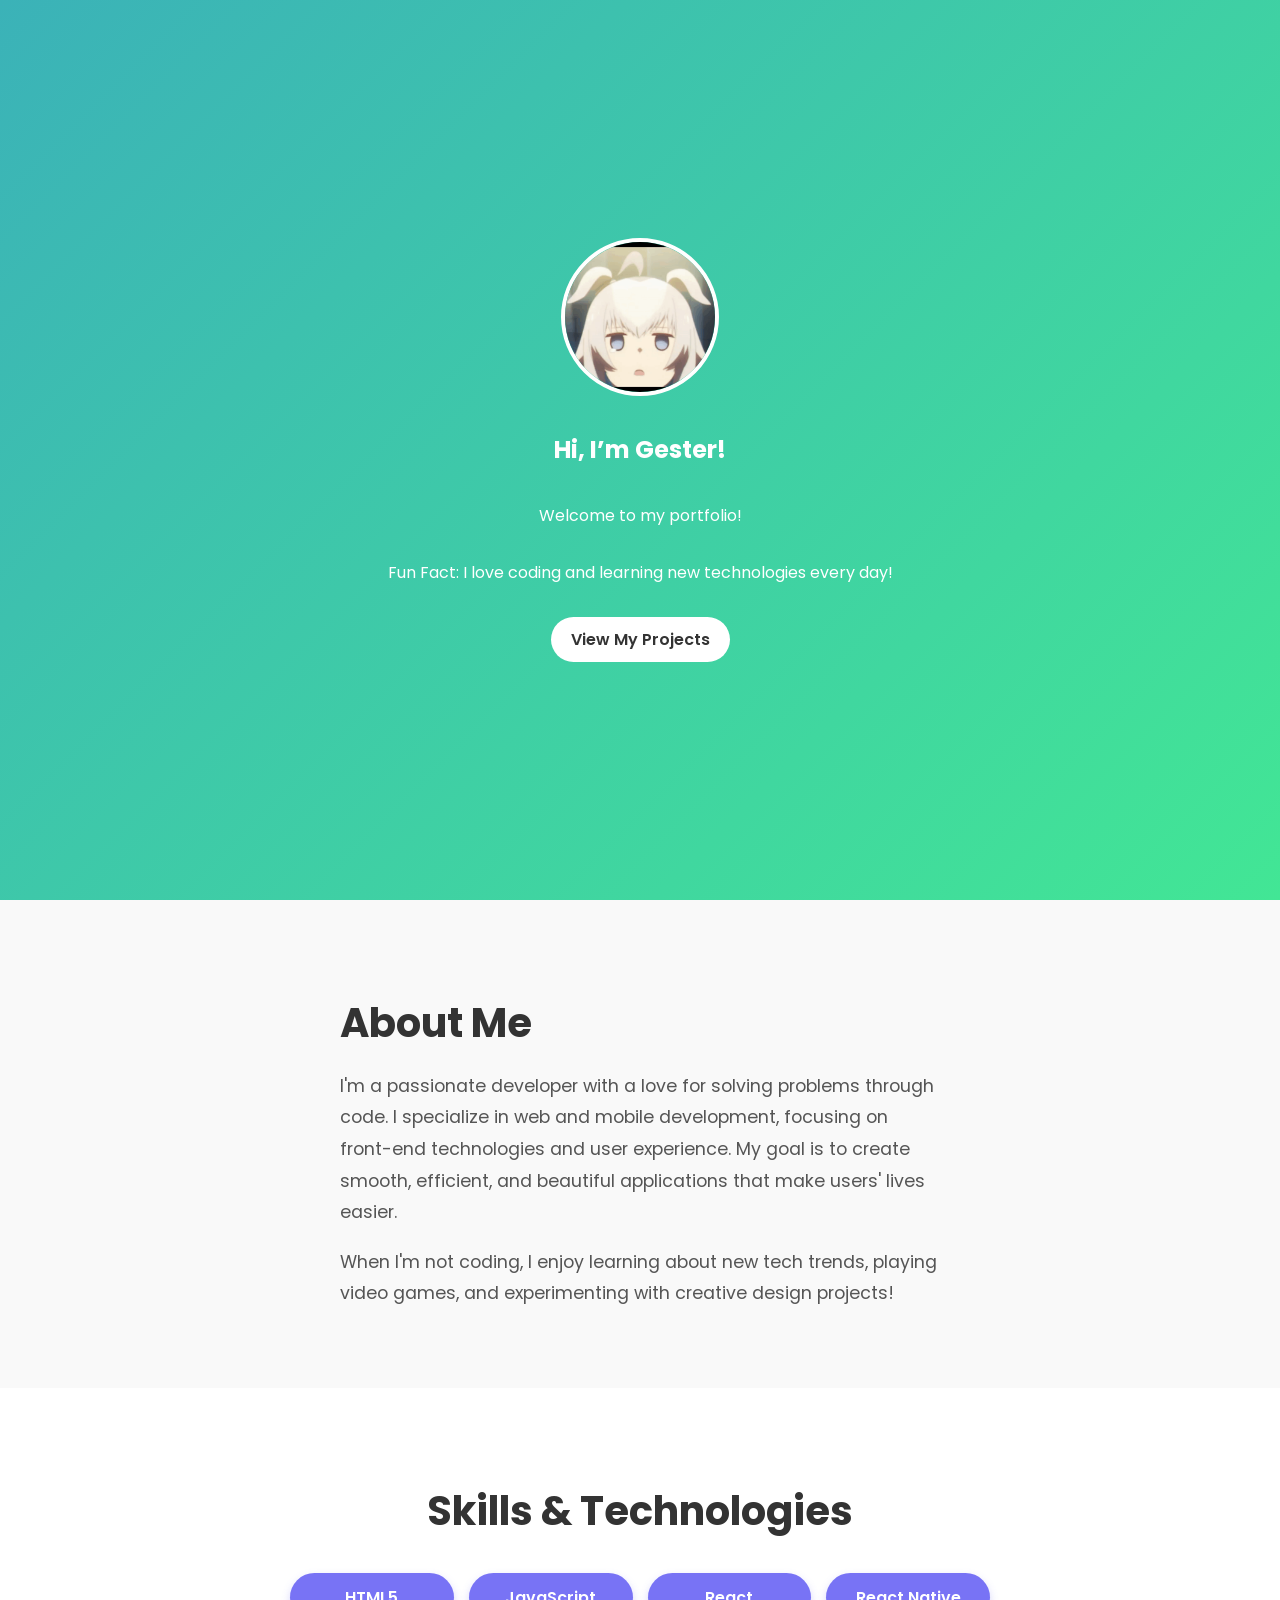
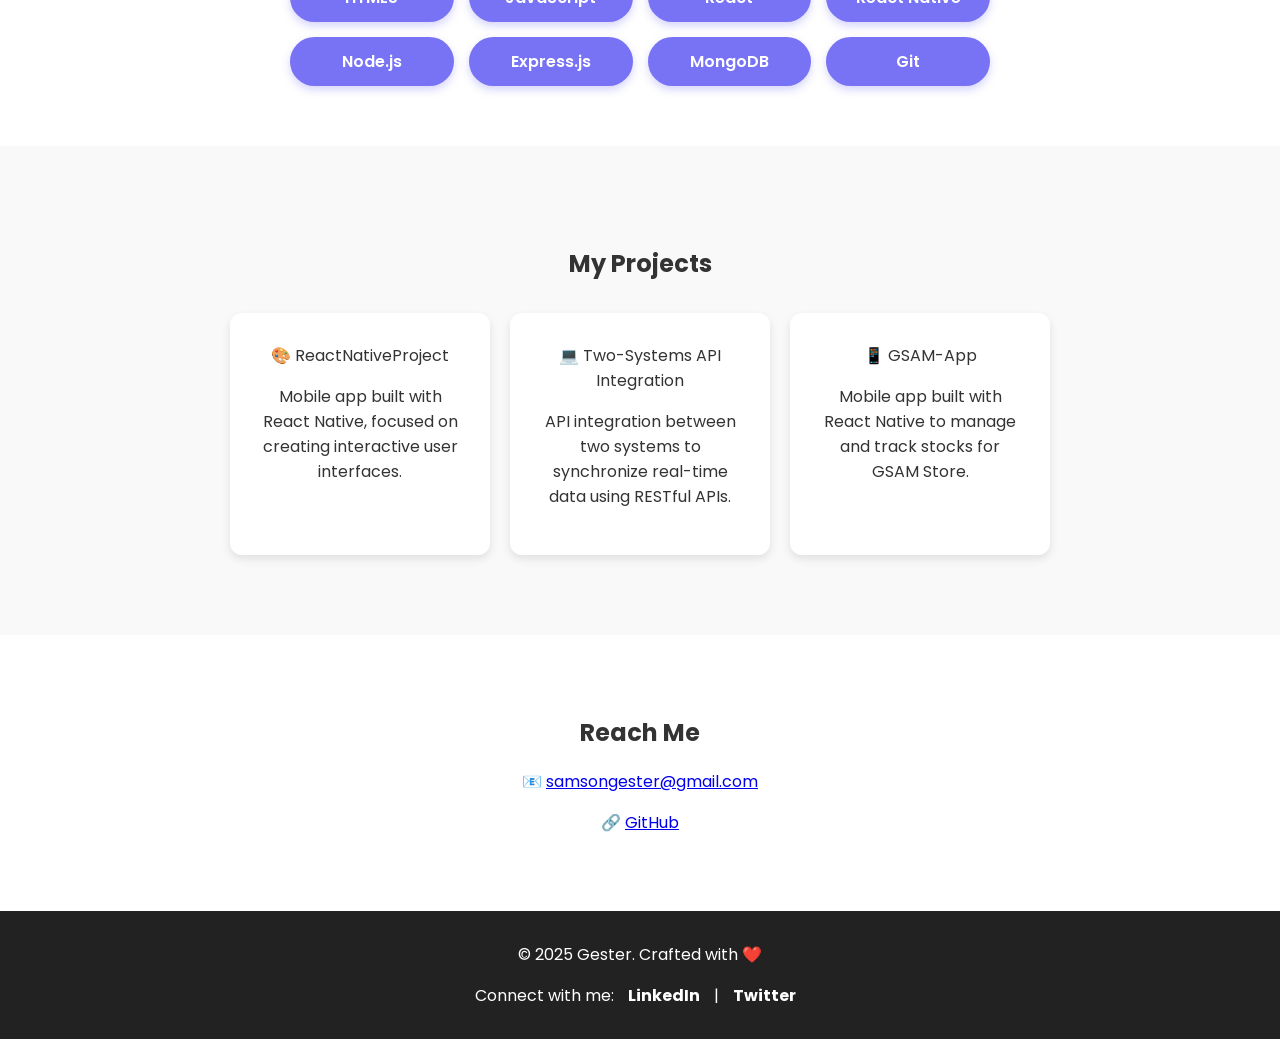
==== commit 780fb3c6: "Update index.html" ====
--- a/index.html
+++ b/index.html
@@ -13,7 +13,7 @@
   <!-- Hero Section -->
   <section class="hero">
     <img src="images/profile.png" alt="Profile Picture of Gester" class="profile-pic">
-    <h1>Hi, I’m Gester! 👋</h1>
+    <h1>Hi, I’m Gester! </h1>
     <p class="tagline">Welcome to my portfolio!</p>
     <p>Fun Fact: I love coding and learning new technologies every day!</p>
     <a href="#projects" class="btn">View My Projects</a>
--- a/style.css
+++ b/style.css
@@ -93,14 +93,6 @@
   align-items: center;
 }
 
-.profile-pic {
-  width: 100%;
-  height: 100%;
-  border-radius: 50%;
-  object-fit: cover;
-  border: 4px solid #7873f5;
-}
-
 /* Skills Section */
 .skills {
   padding: 60px 20px;
@@ -109,26 +101,38 @@
 }
 
 .skills h2 {
-  font-size: 2rem;
-  margin-bottom: 1rem;
+  font-size: 2.5rem;
+  margin-bottom: 2rem;
+  color: #333;
+  font-weight: 700;
 }
 
 .skills-list {
-  display: inline-grid; /* changed from grid to inline-grid */
-  grid-template-columns: repeat(auto-fill, minmax(150px, 1fr));
-  gap: 10px;
-  justify-content: center; /* centers grid items */
-  max-width: 600px; /* optional max width */
-  margin: 0 auto; /* center the grid container */
+  display: grid;
+  grid-template-columns: repeat(auto-fit, minmax(130px, 1fr));
+  gap: 15px;
+  justify-content: center;
+  max-width: 700px;
+  margin: 0 auto;
 }
 
 .skill {
-  background: #333;
+  background: #7873f5;
   color: white;
-  padding: 10px;
-  border-radius: 5px;
+  padding: 12px 25px;
+  border-radius: 50px; /* pill shape */
   font-weight: 600;
   text-align: center;
+  box-shadow: 0 4px 8px rgba(120, 115, 245, 0.3);
+  cursor: default;
+  transition: transform 0.3s ease, background-color 0.3s ease;
+  user-select: none;
+}
+
+.skill:hover {
+  background-color: #5a4fcf;
+  transform: scale(1.1);
+  box-shadow: 0 6px 12px rgba(90, 79, 207, 0.5);
 }
 
 /* Projects Section */
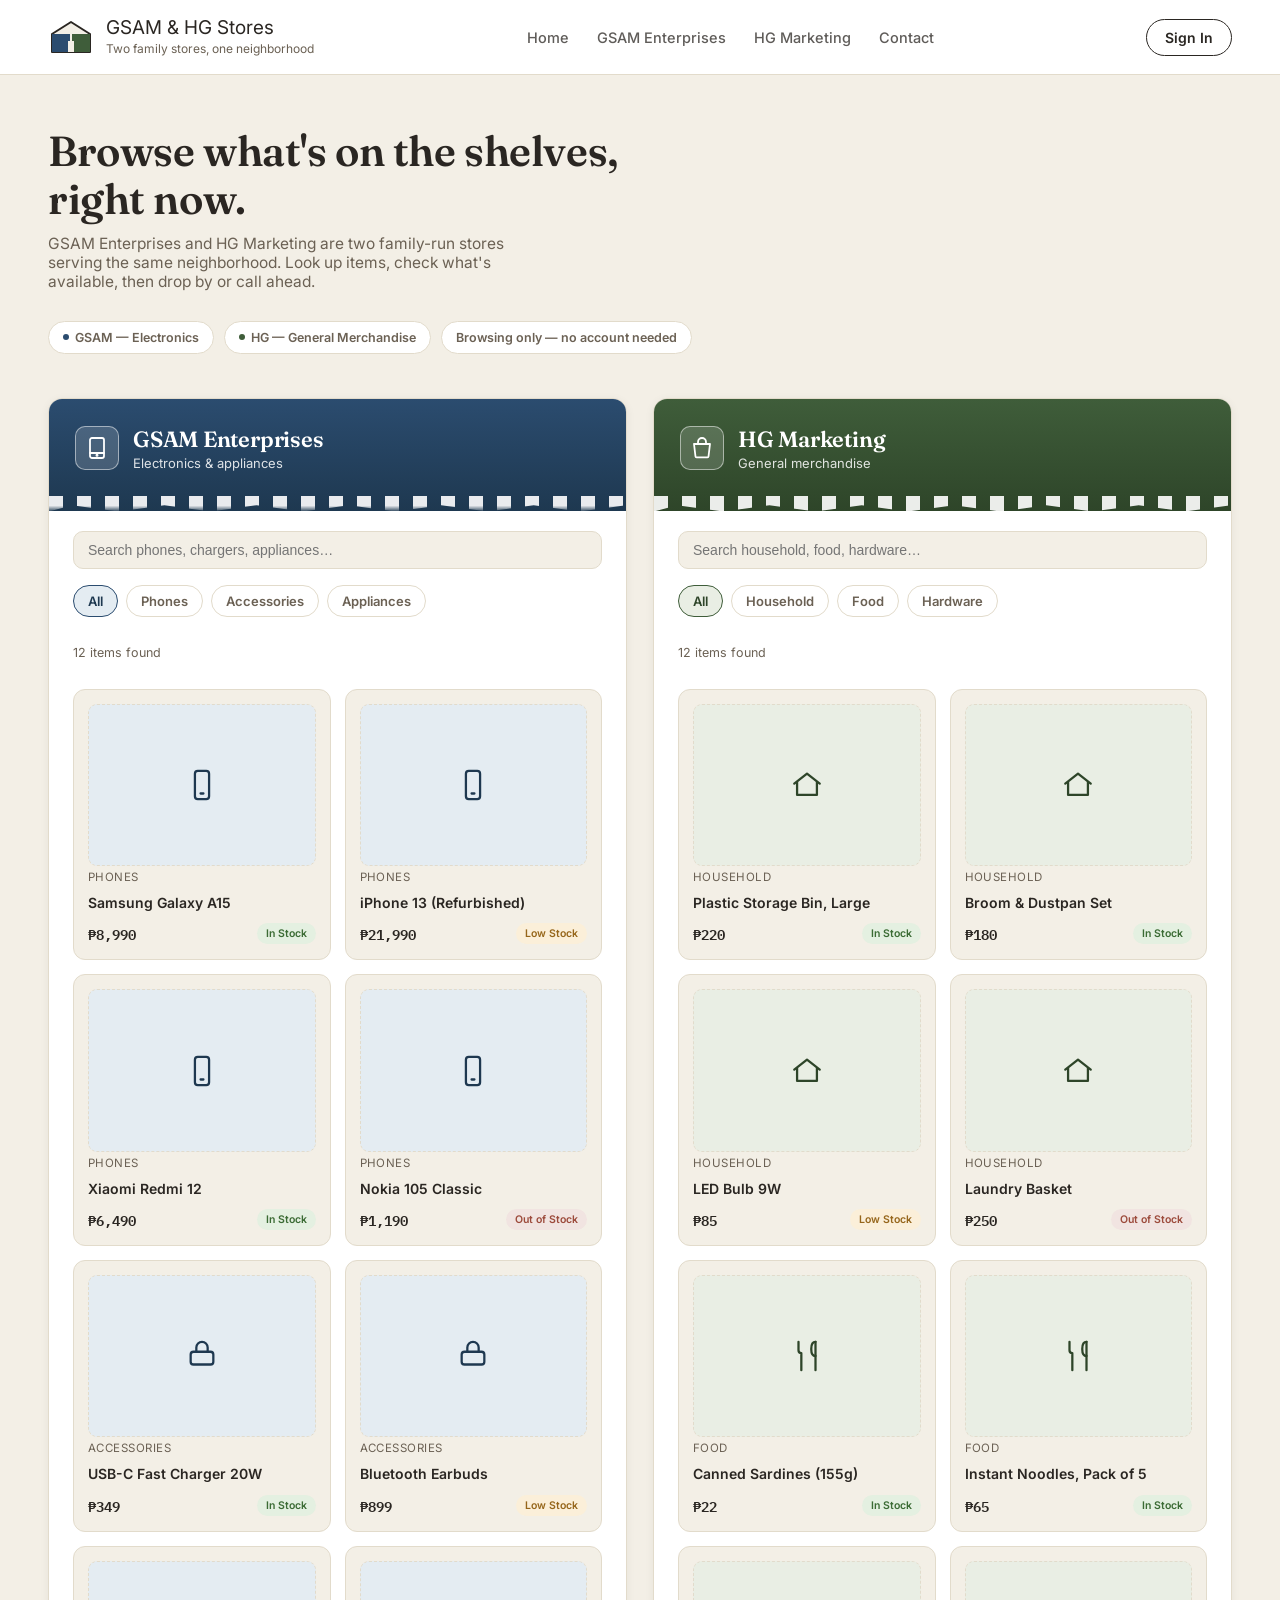
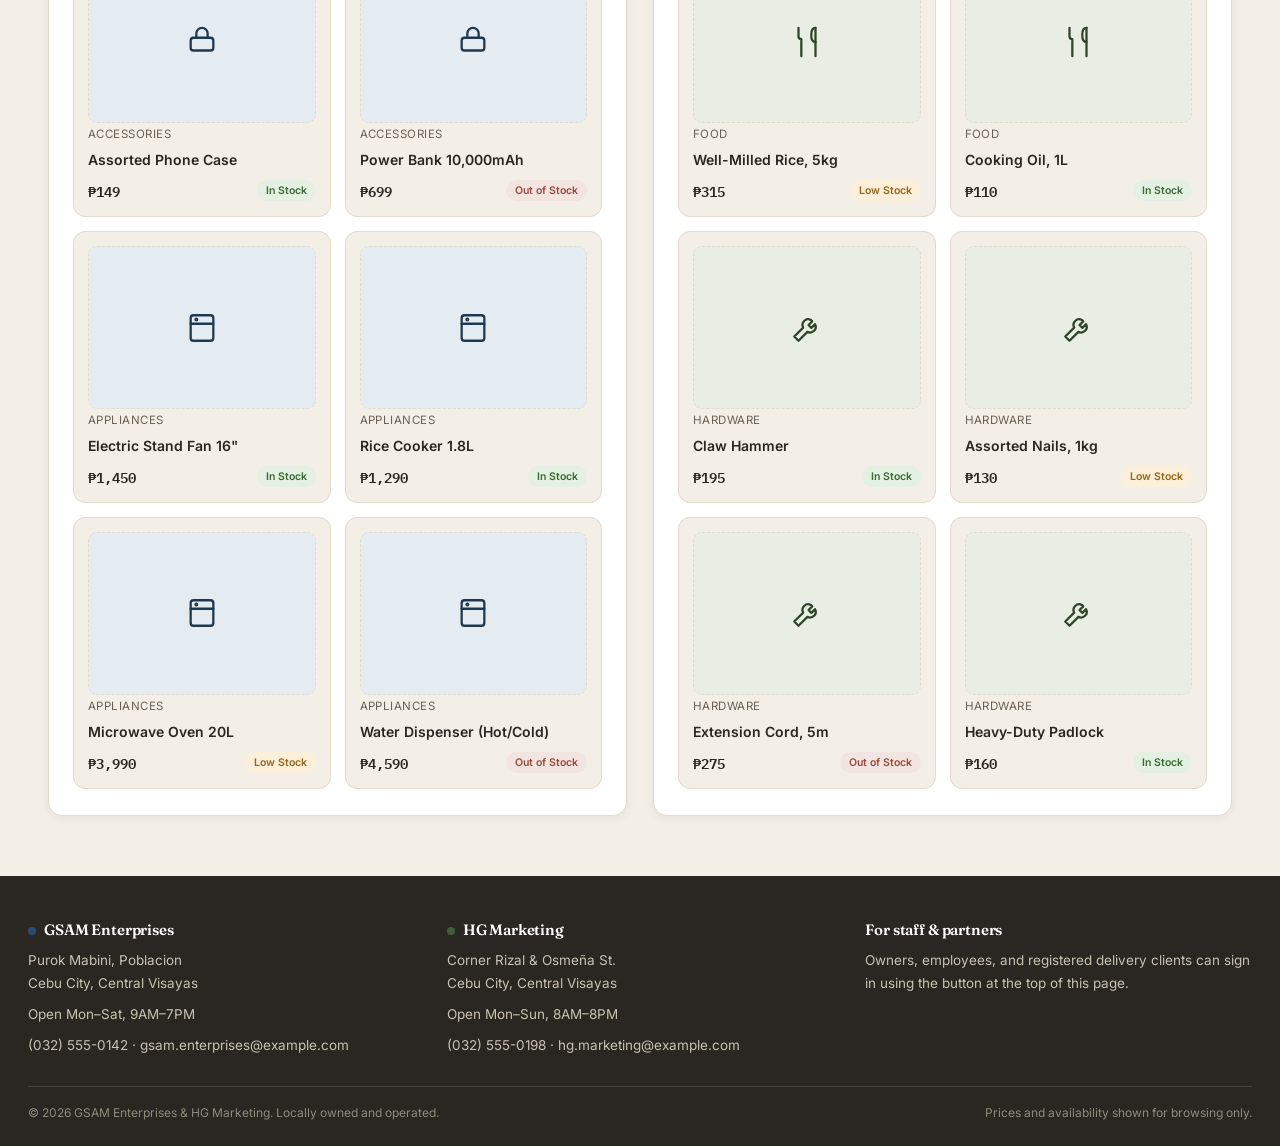
==== commit b45c6aec: "Add files via upload" ====
--- a/index.html
+++ b/index.html
@@ -1,94 +1,642 @@
 <!DOCTYPE html>
 <html lang="en">
 <head>
-  <meta charset="UTF-8">
-  <meta name="viewport" content="width=device-width, initial-scale=1.0">
-  <title>My Portfolio</title>
-  <link rel="stylesheet" href="style.css">
-  <link rel="preconnect" href="https://fonts.googleapis.com">
-  <link href="https://fonts.googleapis.com/css2?family=Poppins:wght@400;600&display=swap" rel="stylesheet">
+<meta charset="UTF-8">
+<meta name="viewport" content="width=device-width, initial-scale=1.0">
+<title>GSAM Enterprises &amp; HG Marketing — Neighborhood Stores</title>
+<link rel="preconnect" href="https://fonts.googleapis.com">
+<link href="https://fonts.googleapis.com/css2?family=Fraunces:opsz,wght@9..144,400;9..144,500;9..144,600;9..144,700&family=Inter:wght@400;500;600;700&family=IBM+Plex+Mono:wght@500;600&display=swap" rel="stylesheet">
+<style>
+  :root{
+    --bg:#F3EFE6;
+    --surface:#FFFFFF;
+    --ink:#2A2622;
+    --ink-soft:#6B6154;
+    --line:#E2DBCB;
+
+    --gsam:#2B4C6F;
+    --gsam-deep:#1E3850;
+    --gsam-soft:#E4ECF2;
+
+    --hg:#3F5D3A;
+    --hg-deep:#2E4529;
+    --hg-soft:#E9EEE4;
+
+    --status-in-bg:#E4F0E1; --status-in-text:#3B6B34;
+    --status-low-bg:#FBEFD9; --status-low-text:#96661B;
+    --status-out-bg:#F1E4E1; --status-out-text:#9C4A3B;
+
+    --radius:14px;
+    --shadow:0 2px 10px rgba(42,38,34,0.06);
+  }
+
+  *{box-sizing:border-box;}
+  html{scroll-behavior:smooth;}
+  body{
+    margin:0;
+    background:var(--bg);
+    color:var(--ink);
+    font-family:'Inter',sans-serif;
+    -webkit-font-smoothing:antialiased;
+  }
+  h1,h2,h3,.display{
+    font-family:'Fraunces',serif;
+    font-weight:600;
+    letter-spacing:-0.01em;
+  }
+  .mono{ font-family:'IBM Plex Mono',monospace; }
+  a{color:inherit;}
+  button{font-family:inherit;}
+
+  /* ---------- Header ---------- */
+  header{
+    position:sticky; top:0; z-index:50;
+    background:var(--surface);
+    border-bottom:1px solid var(--line);
+  }
+  .header-inner{
+    max-width:1240px; margin:0 auto;
+    display:flex; align-items:center; justify-content:space-between;
+    padding:14px 28px;
+    gap:20px;
+  }
+  .brand{
+    display:flex; align-items:center; gap:12px;
+  }
+  .brand-mark{
+    position:relative;
+    width:46px; height:46px;
+    flex-shrink:0;
+  }
+  .brand-mark svg{ width:100%; height:100%; }
+  .brand-text .name{
+    font-size:19px; line-height:1.1; margin:0;
+  }
+  .brand-text .tag{
+    font-size:12px; color:var(--ink-soft); margin:2px 0 0;
+  }
+  nav.mainnav{
+    display:flex; align-items:center; gap:28px;
+  }
+  nav.mainnav a{
+    text-decoration:none;
+    font-size:14.5px;
+    font-weight:500;
+    color:var(--ink);
+    opacity:0.75;
+    transition:opacity .15s ease;
+  }
+  nav.mainnav a:hover{ opacity:1; }
+  .header-actions{
+    display:flex; align-items:center; gap:18px;
+  }
+  .signin-btn{
+    border:1.5px solid var(--ink);
+    background:transparent;
+    color:var(--ink);
+    padding:9px 18px;
+    border-radius:999px;
+    font-size:14px;
+    font-weight:600;
+    cursor:pointer;
+    transition:background .15s ease, color .15s ease;
+    white-space:nowrap;
+  }
+  .signin-btn:hover{ background:var(--ink); color:var(--surface); }
+
+  .nav-toggle{ display:none; }
+
+  /* ---------- Hero ---------- */
+  .hero{
+    max-width:1240px; margin:0 auto;
+    padding:52px 28px 34px;
+    display:flex; align-items:flex-end; justify-content:space-between; gap:30px;
+    flex-wrap:wrap;
+  }
+  .hero h1{
+    font-size:clamp(28px,3.6vw,42px);
+    margin:0 0 10px;
+    max-width:640px;
+    line-height:1.15;
+  }
+  .hero p{
+    margin:0; color:var(--ink-soft); font-size:15.5px; max-width:480px;
+  }
+  .hero-badges{
+    display:flex; gap:10px; flex-wrap:wrap;
+  }
+  .hero-badge{
+    background:var(--surface);
+    border:1px solid var(--line);
+    border-radius:999px;
+    padding:8px 14px;
+    font-size:12.5px;
+    font-weight:600;
+    color:var(--ink-soft);
+    display:flex; align-items:center; gap:6px;
+  }
+  .hero-badge .dot{ width:6px;height:6px;border-radius:50%; background:var(--ink-soft);}
+
+  /* ---------- Store panels ---------- */
+  .stores{
+    max-width:1240px; margin:0 auto;
+    padding:10px 28px 60px;
+    display:grid;
+    grid-template-columns:1fr 1fr;
+    gap:26px;
+  }
+  @media (max-width:900px){
+    .stores{ grid-template-columns:1fr; }
+    nav.mainnav{ display:none; }
+  }
+
+  .store-panel{
+    background:var(--surface);
+    border-radius:var(--radius);
+    border:1px solid var(--line);
+    overflow:hidden;
+    display:flex; flex-direction:column;
+    box-shadow:var(--shadow);
+  }
+
+  .awning{
+    position:relative;
+    padding:26px 26px 40px;
+    color:#fff;
+  }
+  .awning.gsam{
+    background:linear-gradient(180deg,var(--gsam) 0%, var(--gsam-deep) 100%);
+  }
+  .awning.hg{
+    background:linear-gradient(180deg,var(--hg) 0%, var(--hg-deep) 100%);
+  }
+  .awning-stripes{
+    position:absolute; left:0; right:0; bottom:-1px; height:16px;
+    background-size:28px 16px;
+    background-repeat:repeat-x;
+  }
+  .awning.gsam .awning-stripes{
+    background-image:repeating-linear-gradient(90deg,
+      rgba(255,255,255,0.9) 0 14px,
+      transparent 14px 28px);
+    mask-image:linear-gradient(180deg,#000 60%, transparent 100%);
+    clip-path:polygon(0 0,100% 0,100% 60%,92% 100%,84% 60%,76% 100%,68% 60%,60% 100%,52% 60%,44% 100%,36% 60%,28% 100%,20% 60%,12% 100%,4% 60%,0 100%);
+  }
+  .awning.hg .awning-stripes{
+    background-image:repeating-linear-gradient(90deg,
+      rgba(255,255,255,0.9) 0 14px,
+      transparent 14px 28px);
+    clip-path:polygon(0 0,100% 0,100% 60%,92% 100%,84% 60%,76% 100%,68% 60%,60% 100%,52% 60%,44% 100%,36% 60%,28% 100%,20% 60%,12% 100%,4% 60%,0 100%);
+  }
+
+  .store-heading{
+    display:flex; align-items:center; gap:14px;
+  }
+  .store-icon{
+    width:44px;height:44px; flex-shrink:0;
+    background:rgba(255,255,255,0.16);
+    border:1.5px solid rgba(255,255,255,0.5);
+    border-radius:10px;
+    display:flex; align-items:center; justify-content:center;
+  }
+  .store-icon svg{ width:24px;height:24px; }
+  .store-heading h2{ margin:0; font-size:22px; color:#fff; }
+  .store-heading .sub{ margin:2px 0 0; font-size:13px; color:rgba(255,255,255,0.85); }
+
+  .store-body{
+    padding:20px 24px 26px;
+    display:flex; flex-direction:column;
+    gap:16px;
+    flex:1;
+  }
+
+  .search-row{
+    display:flex; gap:10px;
+  }
+  .search-row input[type="text"]{
+    flex:1;
+    padding:10px 14px;
+    border-radius:10px;
+    border:1.5px solid var(--line);
+    font-size:14px;
+    background:var(--bg);
+    color:var(--ink);
+  }
+  .search-row input[type="text"]:focus{
+    outline:2px solid var(--gsam);
+    outline-offset:1px;
+  }
+  .hg-panel .search-row input[type="text"]:focus{
+    outline:2px solid var(--hg);
+  }
+
+  .filter-pills{
+    display:flex; flex-wrap:wrap; gap:8px;
+  }
+  .pill{
+    border:1.5px solid var(--line);
+    background:var(--surface);
+    color:var(--ink-soft);
+    font-size:13px;
+    font-weight:600;
+    padding:7px 14px;
+    border-radius:999px;
+    cursor:pointer;
+    transition:all .15s ease;
+  }
+  .gsam-panel .pill.active{ background:var(--gsam-soft); border-color:var(--gsam); color:var(--gsam-deep); }
+  .hg-panel .pill.active{ background:var(--hg-soft); border-color:var(--hg); color:var(--hg-deep); }
+
+  .result-count{
+    font-size:12.5px; color:var(--ink-soft);
+  }
+
+  .product-grid{
+    display:grid;
+    grid-template-columns:repeat(2,1fr);
+    gap:14px;
+  }
+  @media (max-width:520px){
+    .product-grid{ grid-template-columns:1fr; }
+  }
+
+  .product-card{
+    border:1px solid var(--line);
+    border-radius:12px;
+    padding:14px;
+    display:flex; flex-direction:column; gap:10px;
+    background:var(--bg);
+  }
+  .product-thumb{
+    width:100%;
+    aspect-ratio:1.4/1;
+    border-radius:9px;
+    display:flex; align-items:center; justify-content:center;
+    border:1px dashed var(--line);
+  }
+  .gsam-panel .product-thumb{ background:var(--gsam-soft); }
+  .hg-panel .product-thumb{ background:var(--hg-soft); }
+  .product-thumb svg{ width:34px; height:34px; }
+  .gsam-panel .product-thumb svg{ stroke:var(--gsam-deep); }
+  .hg-panel .product-thumb svg{ stroke:var(--hg-deep); }
+
+  .product-name{
+    font-size:14px; font-weight:600; margin:0; line-height:1.3;
+  }
+  .product-cat{
+    font-size:11.5px; color:var(--ink-soft); margin:-6px 0 0;
+    text-transform:uppercase; letter-spacing:.04em;
+  }
+  .product-bottom{
+    display:flex; align-items:center; justify-content:space-between; margin-top:auto;
+  }
+  .product-price{
+    font-family:'IBM Plex Mono',monospace;
+    font-weight:600; font-size:14px;
+  }
+  .badge{
+    font-size:10.5px; font-weight:600;
+    padding:4px 9px; border-radius:999px;
+    white-space:nowrap;
+  }
+  .badge.in{ background:var(--status-in-bg); color:var(--status-in-text); }
+  .badge.low{ background:var(--status-low-bg); color:var(--status-low-text); }
+  .badge.out{ background:var(--status-out-bg); color:var(--status-out-text); }
+
+  .empty-state{
+    text-align:center; padding:30px 10px; color:var(--ink-soft); font-size:13.5px;
+    grid-column:1/-1;
+  }
+
+  /* ---------- Footer ---------- */
+  footer{
+    background:var(--ink);
+    color:#EDE8DD;
+    padding:44px 28px 26px;
+  }
+  .footer-inner{
+    max-width:1240px; margin:0 auto;
+    display:grid;
+    grid-template-columns:1fr 1fr 1fr;
+    gap:32px;
+  }
+  @media (max-width:760px){
+    .footer-inner{ grid-template-columns:1fr; }
+  }
+  .footer-inner h3{
+    font-size:15px; margin:0 0 10px; color:#fff;
+  }
+  .footer-inner p, .footer-inner a{
+    font-size:13.5px; line-height:1.7; color:#C9C2B2; text-decoration:none; margin:0;
+  }
+  .footer-store-dot{
+    display:inline-block; width:8px;height:8px;border-radius:50%; margin-right:8px;
+  }
+  .footer-bottom{
+    max-width:1240px; margin:30px auto 0;
+    border-top:1px solid rgba(255,255,255,0.12);
+    padding-top:18px;
+    font-size:12px; color:#8F8A7C;
+    display:flex; justify-content:space-between; flex-wrap:wrap; gap:8px;
+  }
+
+  /* ---------- Sign-in panel ---------- */
+  .overlay{
+    position:fixed; inset:0; background:rgba(42,38,34,0.45);
+    display:none; align-items:center; justify-content:center;
+    z-index:100; padding:20px;
+  }
+  .overlay.open{ display:flex; }
+  .signin-card{
+    background:var(--surface);
+    border-radius:16px;
+    max-width:380px; width:100%;
+    padding:28px 26px;
+    box-shadow:0 12px 40px rgba(0,0,0,0.2);
+  }
+  .signin-card h3{ margin:0 0 6px; font-size:19px; }
+  .signin-card p{ margin:0 0 18px; font-size:13.5px; color:var(--ink-soft); line-height:1.6; }
+  .signin-roles{ display:flex; flex-direction:column; gap:8px; margin-bottom:18px; }
+  .role-row{
+    border:1px solid var(--line); border-radius:10px;
+    padding:10px 14px; font-size:13.5px; font-weight:500;
+    display:flex; align-items:center; justify-content:space-between;
+    color:var(--ink);
+  }
+  .role-row span.tag{
+    font-size:11px; color:var(--ink-soft); font-weight:600;
+  }
+  .signin-close{
+    width:100%; padding:10px; border-radius:10px; border:none;
+    background:var(--ink); color:#fff; font-weight:600; font-size:14px; cursor:pointer;
+  }
+</style>
 </head>
 <body>
 
-  <!-- Hero Section -->
-  <section class="hero">
-    <img src="images/profile.png" alt="Profile Picture of Gester" class="profile-pic">
-    <h1>Hi, I’m Gester! </h1>
-    <p class="tagline">Welcome to my portfolio!</p>
-    <p>Fun Fact: I love coding and learning new technologies every day!</p>
-    <a href="#projects" class="btn">View My Projects</a>
-  </section>
-
-  <script>
-    document.querySelector('.btn').addEventListener('click', function(e) {
-      e.preventDefault();
-      document.querySelector('#projects').scrollIntoView({
-        behavior: 'smooth',
-        block: 'start'
-      });
+<header>
+  <div class="header-inner">
+    <div class="brand">
+      <div class="brand-mark">
+        <svg viewBox="0 0 46 46" fill="none">
+          <path d="M4 20 L23 8 L42 20 V38 H4 Z" fill="#F3EFE6" stroke="#2A2622" stroke-width="2" stroke-linejoin="round"/>
+          <rect x="4" y="20" width="18" height="18" fill="var(--gsam)"/>
+          <rect x="24" y="20" width="18" height="18" fill="var(--hg)"/>
+          <rect x="20" y="27" width="6" height="11" fill="#F3EFE6"/>
+        </svg>
+      </div>
+      <div class="brand-text">
+        <p class="name">GSAM &amp; HG Stores</p>
+        <p class="tag">Two family stores, one neighborhood</p>
+      </div>
+    </div>
+
+    <nav class="mainnav">
+      <a href="#top">Home</a>
+      <a href="#gsam">GSAM Enterprises</a>
+      <a href="#hg">HG Marketing</a>
+      <a href="#contact">Contact</a>
+    </nav>
+
+    <div class="header-actions">
+      <button class="signin-btn" onclick="document.getElementById('signinOverlay').classList.add('open')">Sign In</button>
+    </div>
+  </div>
+</header>
+
+<section class="hero" id="top">
+  <div>
+    <h1>Browse what's on the shelves, right now.</h1>
+    <p>GSAM Enterprises and HG Marketing are two family-run stores serving the same neighborhood. Look up items, check what's available, then drop by or call ahead.</p>
+  </div>
+  <div class="hero-badges">
+    <span class="hero-badge"><span class="dot" style="background:var(--gsam)"></span>GSAM — Electronics</span>
+    <span class="hero-badge"><span class="dot" style="background:var(--hg)"></span>HG — General Merchandise</span>
+    <span class="hero-badge">Browsing only — no account needed</span>
+  </div>
+</section>
+
+<main class="stores">
+
+  <!-- GSAM ENTERPRISES -->
+  <div class="store-panel gsam-panel" id="gsam">
+    <div class="awning gsam">
+      <div class="store-heading">
+        <div class="store-icon">
+          <svg viewBox="0 0 24 24" fill="none" stroke="#fff" stroke-width="1.8" stroke-linecap="round" stroke-linejoin="round">
+            <rect x="5" y="2" width="14" height="20" rx="2"/>
+            <line x1="5" y1="17" x2="19" y2="17"/>
+            <circle cx="12" cy="19.3" r="0.6" fill="#fff"/>
+          </svg>
+        </div>
+        <div>
+          <h2>GSAM Enterprises</h2>
+          <p class="sub">Electronics &amp; appliances</p>
+        </div>
+      </div>
+      <div class="awning-stripes"></div>
+    </div>
+
+    <div class="store-body">
+      <div class="search-row">
+        <input type="text" id="gsamSearch" placeholder="Search phones, chargers, appliances…" oninput="renderGSAM()">
+      </div>
+      <div class="filter-pills" id="gsamFilters">
+        <button class="pill active" data-cat="all">All</button>
+        <button class="pill" data-cat="Phones">Phones</button>
+        <button class="pill" data-cat="Accessories">Accessories</button>
+        <button class="pill" data-cat="Appliances">Appliances</button>
+      </div>
+      <p class="result-count" id="gsamCount"></p>
+      <div class="product-grid" id="gsamGrid"></div>
+    </div>
+  </div>
+
+  <!-- HG MARKETING -->
+  <div class="store-panel hg-panel" id="hg">
+    <div class="awning hg">
+      <div class="store-heading">
+        <div class="store-icon">
+          <svg viewBox="0 0 24 24" fill="none" stroke="#fff" stroke-width="1.8" stroke-linecap="round" stroke-linejoin="round">
+            <path d="M4 8h16l-1.5 12.5a1 1 0 0 1-1 .9H6.5a1 1 0 0 1-1-.9L4 8Z"/>
+            <path d="M8 8V6a4 4 0 0 1 8 0v2"/>
+          </svg>
+        </div>
+        <div>
+          <h2>HG Marketing</h2>
+          <p class="sub">General merchandise</p>
+        </div>
+      </div>
+      <div class="awning-stripes"></div>
+    </div>
+
+    <div class="store-body">
+      <div class="search-row">
+        <input type="text" id="hgSearch" placeholder="Search household, food, hardware…" oninput="renderHG()">
+      </div>
+      <div class="filter-pills" id="hgFilters">
+        <button class="pill active" data-cat="all">All</button>
+        <button class="pill" data-cat="Household">Household</button>
+        <button class="pill" data-cat="Food">Food</button>
+        <button class="pill" data-cat="Hardware">Hardware</button>
+      </div>
+      <p class="result-count" id="hgCount"></p>
+      <div class="product-grid" id="hgGrid"></div>
+    </div>
+  </div>
+
+</main>
+
+<footer id="contact">
+  <div class="footer-inner">
+    <div>
+      <h3><span class="footer-store-dot" style="background:var(--gsam)"></span>GSAM Enterprises</h3>
+      <p>Purok Mabini, Poblacion<br>Cebu City, Central Visayas</p>
+      <p style="margin-top:8px;">Open Mon–Sat, 9AM–7PM</p>
+      <p style="margin-top:8px;">(032) 555-0142 &middot; gsam.enterprises@example.com</p>
+    </div>
+    <div>
+      <h3><span class="footer-store-dot" style="background:var(--hg)"></span>HG Marketing</h3>
+      <p>Corner Rizal &amp; Osmeña St.<br>Cebu City, Central Visayas</p>
+      <p style="margin-top:8px;">Open Mon–Sun, 8AM–8PM</p>
+      <p style="margin-top:8px;">(032) 555-0198 &middot; hg.marketing@example.com</p>
+    </div>
+    <div>
+      <h3>For staff &amp; partners</h3>
+      <p>Owners, employees, and registered delivery clients can sign in using the button at the top of this page.</p>
+    </div>
+  </div>
+  <div class="footer-bottom">
+    <span>&copy; 2026 GSAM Enterprises &amp; HG Marketing. Locally owned and operated.</span>
+    <span>Prices and availability shown for browsing only.</span>
+  </div>
+</footer>
+
+<!-- Sign-in overlay -->
+<div class="overlay" id="signinOverlay">
+  <div class="signin-card">
+    <h3>Sign in to your account</h3>
+    <p>This area is for people who manage or work with the stores.</p>
+    <div class="signin-roles">
+      <div class="role-row">Store owner <span class="tag">GSAM / HG</span></div>
+      <div class="role-row">Employee <span class="tag">Staff access</span></div>
+      <div class="role-row">Delivery client <span class="tag">Registered only</span></div>
+    </div>
+    <button class="signin-close" onclick="document.getElementById('signinOverlay').classList.remove('open')">Close</button>
+  </div>
+</div>
+
+<script>
+  // ---------- Icon set (flat line icons per category, drawn once, reused) ----------
+  const ICONS = {
+    Phones: `<svg viewBox="0 0 24 24" fill="none" stroke-width="1.6" stroke-linecap="round" stroke-linejoin="round"><rect x="7" y="2" width="10" height="20" rx="2"/><line x1="11" y1="18" x2="13" y2="18"/></svg>`,
+    Accessories: `<svg viewBox="0 0 24 24" fill="none" stroke-width="1.6" stroke-linecap="round" stroke-linejoin="round"><rect x="4" y="9" width="16" height="9" rx="2"/><path d="M8 9V6a4 4 0 0 1 8 0v3"/></svg>`,
+    Appliances: `<svg viewBox="0 0 24 24" fill="none" stroke-width="1.6" stroke-linecap="round" stroke-linejoin="round"><rect x="4" y="3" width="16" height="18" rx="2"/><line x1="4" y1="9" x2="20" y2="9"/><circle cx="8" cy="6" r="0.6"/></svg>`,
+    Household: `<svg viewBox="0 0 24 24" fill="none" stroke-width="1.6" stroke-linecap="round" stroke-linejoin="round"><path d="M3 11 12 4l9 7"/><path d="M5 10v9h14v-9"/></svg>`,
+    Food: `<svg viewBox="0 0 24 24" fill="none" stroke-width="1.6" stroke-linecap="round" stroke-linejoin="round"><path d="M6 2v6a2 2 0 0 0 2 2v12"/><path d="M18 2v20"/><path d="M18 2c-2 0-3 2-3 5s1 5 3 5"/></svg>`,
+    Hardware: `<svg viewBox="0 0 24 24" fill="none" stroke-width="1.6" stroke-linecap="round" stroke-linejoin="round"><path d="M14.7 6.3a4 4 0 0 0-5.4 5.4L3 18l3 3 6.3-6.3a4 4 0 0 0 5.4-5.4l-2.6 2.6-2-2 2.6-2.6Z"/></svg>`
+  };
+
+  // ---------- Product data ----------
+  const gsamProducts = [
+    {name:"Samsung Galaxy A15", cat:"Phones", price:8990, status:"in"},
+    {name:"iPhone 13 (Refurbished)", cat:"Phones", price:21990, status:"low"},
+    {name:"Xiaomi Redmi 12", cat:"Phones", price:6490, status:"in"},
+    {name:"Nokia 105 Classic", cat:"Phones", price:1190, status:"out"},
+    {name:"USB-C Fast Charger 20W", cat:"Accessories", price:349, status:"in"},
+    {name:"Bluetooth Earbuds", cat:"Accessories", price:899, status:"low"},
+    {name:"Assorted Phone Case", cat:"Accessories", price:149, status:"in"},
+    {name:"Power Bank 10,000mAh", cat:"Accessories", price:699, status:"out"},
+    {name:"Electric Stand Fan 16\"", cat:"Appliances", price:1450, status:"in"},
+    {name:"Rice Cooker 1.8L", cat:"Appliances", price:1290, status:"in"},
+    {name:"Microwave Oven 20L", cat:"Appliances", price:3990, status:"low"},
+    {name:"Water Dispenser (Hot/Cold)", cat:"Appliances", price:4590, status:"out"},
+  ];
+
+  const hgProducts = [
+    {name:"Plastic Storage Bin, Large", cat:"Household", price:220, status:"in"},
+    {name:"Broom &amp; Dustpan Set", cat:"Household", price:180, status:"in"},
+    {name:"LED Bulb 9W", cat:"Household", price:85, status:"low"},
+    {name:"Laundry Basket", cat:"Household", price:250, status:"out"},
+    {name:"Canned Sardines (155g)", cat:"Food", price:22, status:"in"},
+    {name:"Instant Noodles, Pack of 5", cat:"Food", price:65, status:"in"},
+    {name:"Well-Milled Rice, 5kg", cat:"Food", price:315, status:"low"},
+    {name:"Cooking Oil, 1L", cat:"Food", price:110, status:"in"},
+    {name:"Claw Hammer", cat:"Hardware", price:195, status:"in"},
+    {name:"Assorted Nails, 1kg", cat:"Hardware", price:130, status:"low"},
+    {name:"Extension Cord, 5m", cat:"Hardware", price:275, status:"out"},
+    {name:"Heavy-Duty Padlock", cat:"Hardware", price:160, status:"in"},
+  ];
+
+  const statusLabel = { in:"In Stock", low:"Low Stock", out:"Out of Stock" };
+
+  let gsamActiveCat = "all";
+  let hgActiveCat = "all";
+
+  function peso(n){
+    return "₱" + n.toLocaleString("en-PH");
+  }
+
+  function cardHTML(p){
+    return `
+      <div class="product-card">
+        <div class="product-thumb">${ICONS[p.cat] || ""}</div>
+        <p class="product-cat">${p.cat}</p>
+        <p class="product-name">${p.name}</p>
+        <div class="product-bottom">
+          <span class="product-price">${peso(p.price)}</span>
+          <span class="badge ${p.status}">${statusLabel[p.status]}</span>
+        </div>
+      </div>`;
+  }
+
+  function renderGrid(products, searchVal, activeCat, gridEl, countEl){
+    const term = searchVal.trim().toLowerCase();
+    const filtered = products.filter(p => {
+      const matchesCat = activeCat === "all" || p.cat === activeCat;
+      const matchesSearch = p.name.toLowerCase().includes(term);
+      return matchesCat && matchesSearch;
     });
-  </script>
-
-<!-- About Me Section -->
-<section id="about" class="about">
-  <div class="about-container">
-    <div class="about-text">
-      <h2>About Me</h2>
-      <p>I'm a passionate developer with a love for solving problems through code. I specialize in web and mobile development, focusing on front-end technologies and user experience. My goal is to create smooth, efficient, and beautiful applications that make users' lives easier.</p>
-      <p>When I'm not coding, I enjoy learning about new tech trends, playing video games, and experimenting with creative design projects!</p>
-    </div>
-  </div>
-</section>
-
-
-  <!-- Skills Section -->
-  <section id="skills" class="skills">
-    <h2>Skills & Technologies</h2>
-    <div class="skills-list">
-      <div class="skill">HTML5</div>
-      <div class="skill">JavaScript</div>
-      <div class="skill">React</div>
-      <div class="skill">React Native</div>
-      <div class="skill">Node.js</div>
-      <div class="skill">Express.js</div>
-      <div class="skill">MongoDB</div>
-      <div class="skill">Git</div>
-    </div>
-  </section>
-
-  <!-- Projects Section -->
-  <section id="projects" class="projects">
-    <h2>My Projects</h2>
-    <div class="project-grid">
-      <a href="https://github.com/soggybobby/ReactNativeProject.git" target="_blank" class="card">
-        🎨 ReactNativeProject
-        <p>Mobile app built with React Native, focused on creating interactive user interfaces.</p>
-      </a>
-
-      <a href="https://github.com/soggybobby/Two-Systems-API-Integration.git" target="_blank" class="card">
-        💻 Two-Systems API Integration
-        <p>API integration between two systems to synchronize real-time data using RESTful APIs.</p>
-      </a>
-
-      <a href="https://github.com/soggybobby/GSAM-App.git" target="_blank" class="card">
-        📱 GSAM-App
-        <p>Mobile app built with React Native to manage and track stocks for GSAM Store.</p>
-      </a>
-    </div>
-  </section>
-
-  <!-- Contact Section -->
-  <section id="contact" class="contact">
-    <h2>Reach Me</h2>
-    <p>📧 <a href="mailto:samsongester@gmail.com">samsongester@gmail.com</a></p>
-    <p>🔗 <a href="https://github.com/soggybobby">GitHub</a></p>
-  </section>
-
-  <!-- Footer -->
-  <footer>
-    <p>© 2025 Gester. Crafted with ❤️</p>
-    <p>Connect with me: <a href="https://www.linkedin.com/in/gester" target="_blank">LinkedIn</a> | <a href="https://twitter.com/gester" target="_blank">Twitter</a></p>
-  </footer>
+    countEl.textContent = filtered.length + (filtered.length === 1 ? " item" : " items") + " found";
+    gridEl.innerHTML = filtered.length
+      ? filtered.map(cardHTML).join("")
+      : `<div class="empty-state">No items match your search.</div>`;
+  }
+
+  function renderGSAM(){
+    renderGrid(gsamProducts, document.getElementById('gsamSearch').value, gsamActiveCat,
+      document.getElementById('gsamGrid'), document.getElementById('gsamCount'));
+  }
+  function renderHG(){
+    renderGrid(hgProducts, document.getElementById('hgSearch').value, hgActiveCat,
+      document.getElementById('hgGrid'), document.getElementById('hgCount'));
+  }
+
+  document.getElementById('gsamFilters').addEventListener('click', (e) => {
+    const btn = e.target.closest('.pill');
+    if(!btn) return;
+    gsamActiveCat = btn.dataset.cat;
+    document.querySelectorAll('#gsamFilters .pill').forEach(p => p.classList.remove('active'));
+    btn.classList.add('active');
+    renderGSAM();
+  });
+
+  document.getElementById('hgFilters').addEventListener('click', (e) => {
+    const btn = e.target.closest('.pill');
+    if(!btn) return;
+    hgActiveCat = btn.dataset.cat;
+    document.querySelectorAll('#hgFilters .pill').forEach(p => p.classList.remove('active'));
+    btn.classList.add('active');
+    renderHG();
+  });
+
+  document.getElementById('signinOverlay').addEventListener('click', (e) => {
+    if(e.target.id === 'signinOverlay') e.target.classList.remove('open');
+  });
+
+  renderGSAM();
+  renderHG();
+</script>
 
 </body>
 </html>
